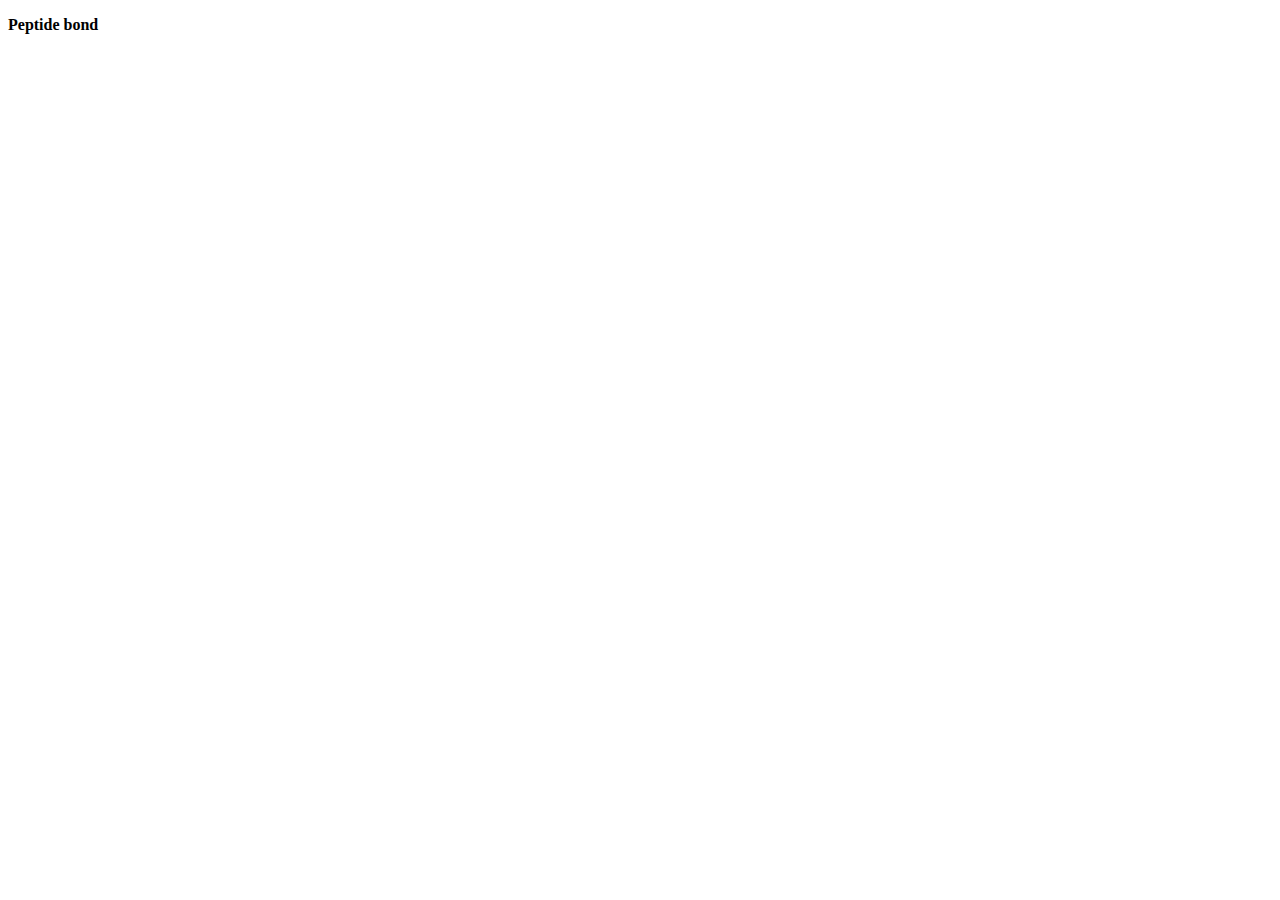
==== templates/index.html @ f49cab98 "clean static rep" ====
<!DOCTYPE html>
<!-- This script is based on the work of Luciano Abriata (https://molecularmirror.altervista.org/en/) -->
  <script src = "https://aframe.io/releases/1.1.0/aframe.min.js"></script>
  <script src = "static/aframe-ar.js"></script>
  <script type = "module" src = "static/index.js"></script>

<html lang="en">
  <head>
    <title>Peptide link formation</title>
  </head>

  <body id = "peptideBond">
    <div class="mainText">
      <p id="info"><b>Peptide bond</b></p>
      <p id="infop"></p>
    </div>

  </body>

</html>
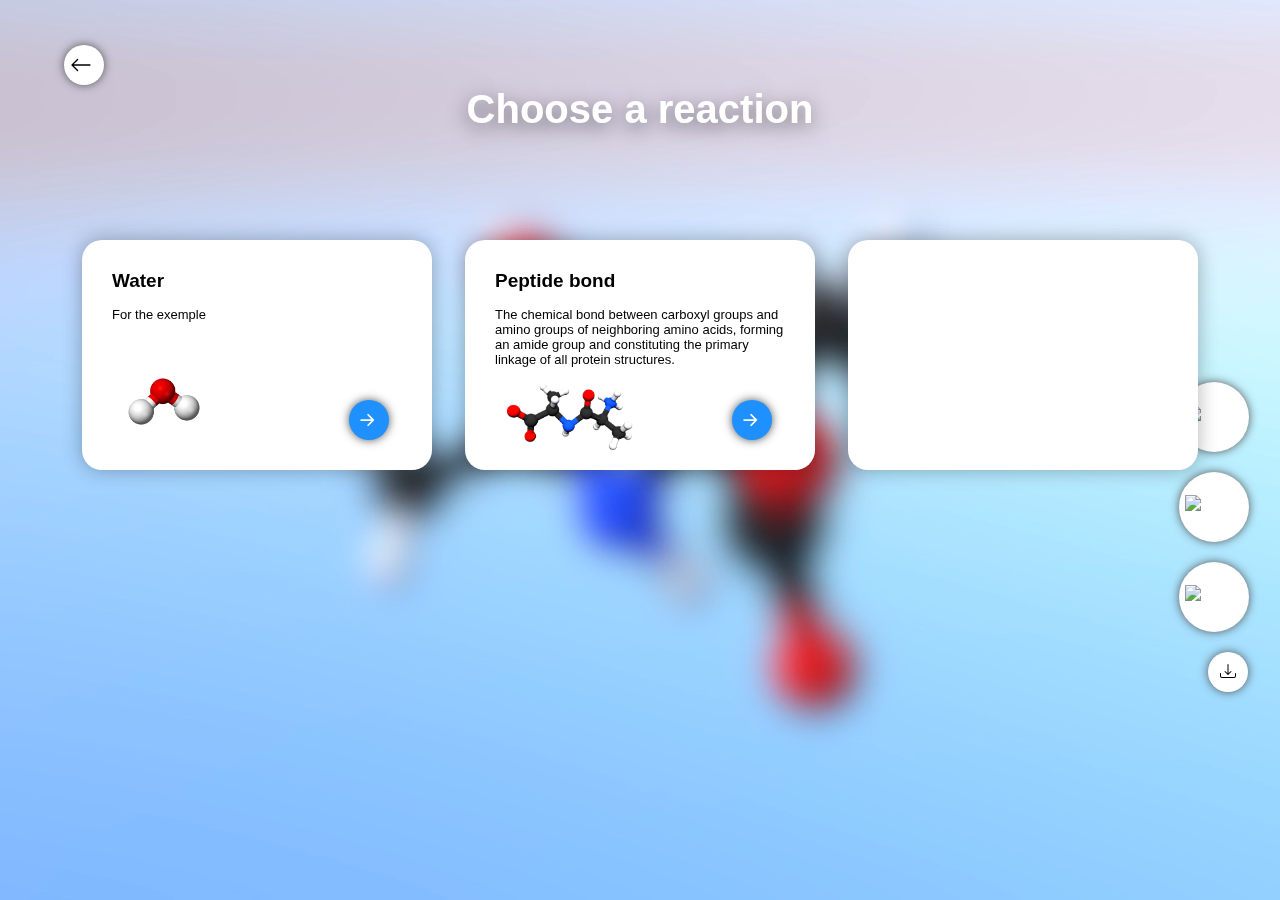
==== commit 594bb398: "corrections of the function in script.js" ====
--- a/templates/index.html
+++ b/templates/index.html
@@ -1,20 +1,349 @@
 <!DOCTYPE html>
-<!-- This script is based on the work of Luciano Abriata (https://molecularmirror.altervista.org/en/) -->
-  <script src = "https://aframe.io/releases/1.1.0/aframe.min.js"></script>
-  <script src = "static/aframe-ar.js"></script>
-  <script type = "module" src = "static/index.js"></script>
+
+<script src="https://aframe.io/releases/1.0.0/aframe.min.js"></script>
+<!-- a locale source in which a 'letterA' preset(a new marker) had been added -->
+<script src="/static/aframe-ar.js"></script>
+<script src="/static/hbondprotontransferclient.js"></script>
+<script type="module" src="../static/main.js"></script>
+<!--<script type="module" src="/static/module/h2o.js"></script>-->
 
 <html lang="en">
-  <head>
-    <title>Peptide link formation</title>
-  </head>
-
-  <body id = "peptideBond">
-    <div class="mainText">
-      <p id="info"><b>Peptide bond</b></p>
-      <p id="infop"></p>
-    </div>
-
-  </body>
-
-</html>
+<head>
+    <meta charset="UTF-8">
+    <title>AR Website | Home</title>
+    <link rel="stylesheet" href="../static/style.css">
+</head>
+<body>
+
+<!-- main reaction page -->
+<div id = "menu">
+<video playsinline autoplay muted loop poster="/static/assets/molecule.png" id="bgvid">
+    <source src="/static/assets/molecule.mp4" type="video/mp4">
+</video>
+<div class="bigTitle">Choose a reaction</div>
+</div>
+<div class="container1" id ="container1">
+    <div id="box1">
+        <div class="mediumTitle">Water</div>
+        <div class="descriptionText">For the exemple</div>
+        <button type="button" id="button1">
+            <svg xmlns="http://www.w3.org/2000/svg" width="28" height="28" fill="currentColor" class="bi bi-arrow-right-short" viewBox="1 0 16 16">
+                <path fill-rule="evenodd" d="M4 8a.5.5 0 0 1 .5-.5h5.793L8.146 5.354a.5.5 0 1 1 .708-.708l3 3a.5.5 0 0 1 0 .708l-3 3a.5.5 0 0 1-.708-.708L10.293 8.5H4.5A.5.5 0 0 1 4 8z"/>
+            </svg>
+        </button>
+        <img src="/static/assets/Water.png" id="imgBox1">
+    </div>
+    <div id="box2">
+        <div class="mediumTitle">Peptide bond</div>
+        <div class="descriptionText">The chemical bond between carboxyl groups and amino groups of neighboring amino acids, forming an amide group and constituting the primary linkage of all protein structures.</div>
+        <button type="button" id="button3">
+            <svg xmlns="http://www.w3.org/2000/svg" width="28" height="28" fill="currentColor" class="bi bi-arrow-right-short" viewBox="1 0 16 16">
+                <path fill-rule="evenodd" d="M4 8a.5.5 0 0 1 .5-.5h5.793L8.146 5.354a.5.5 0 1 1 .708-.708l3 3a.5.5 0 0 1 0 .708l-3 3a.5.5 0 0 1-.708-.708L10.293 8.5H4.5A.5.5 0 0 1 4 8z"/>
+            </svg>
+        </button>
+        <img src="/static/assets/Lpeptidique0000.png" id="imgBox2">
+    </div>
+    <div id="box3"></div>
+</div>
+<div class="links">
+    <ul class="links__list" style="--item-total:3">
+        <li class="links__item" style="--item-count:1">
+            <a class="links__link" href="#" type = "button" id = "button4"> 
+                <svg xmlns="http://www.w3.org/2000/svg" width="32" height="32" fill="currentColor" class="links__icon" viewBox="0 0 16 16">
+                    <path d="M5 4a.5.5 0 0 0 0 1h6a.5.5 0 0 0 0-1H5zm-.5 2.5A.5.5 0 0 1 5 6h6a.5.5 0 0 1 0 1H5a.5.5 0 0 1-.5-.5zM5 8a.5.5 0 0 0 0 1h6a.5.5 0 0 0 0-1H5zm0 2a.5.5 0 0 0 0 1h3a.5.5 0 0 0 0-1H5z"/>
+                    <path d="M2 2a2 2 0 0 1 2-2h8a2 2 0 0 1 2 2v12a2 2 0 0 1-2 2H4a2 2 0 0 1-2-2V2zm10-1H4a1 1 0 0 0-1 1v12a1 1 0 0 0 1 1h8a1 1 0 0 0 1-1V2a1 1 0 0 0-1-1z"/>
+                </svg>
+                <span class="links__text">Manual</span>
+            </a>
+        </li>
+        <li class="links__item" style="--item-count:2">
+            <a class="links__link" href="#" type = "button" id = "button5">
+                <svg xmlns="http://www.w3.org/2000/svg" width="32" height="32" fill="currentColor" class="links__icon" viewBox="0 0 16 16">
+                    <path d="M9.972 2.508a.5.5 0 0 0-.16-.556l-.178-.129a5.009 5.009 0 0 0-2.076-.783C6.215.862 4.504 1.229 2.84 3.133H1.786a.5.5 0 0 0-.354.147L.146 4.567a.5.5 0 0 0 0 .706l2.571 2.579a.5.5 0 0 0 .708 0l1.286-1.29a.5.5 0 0 0 .146-.353V5.57l8.387 8.873A.5.5 0 0 0 14 14.5l1.5-1.5a.5.5 0 0 0 .017-.689l-9.129-8.63c.747-.456 1.772-.839 3.112-.839a.5.5 0 0 0 .472-.334z"/>
+                </svg>
+                <span class="links__text">Tools</span>
+            </a>
+        </li>
+        <li class="links__item" style="--item-count:3">
+            <a class="links__link" type="button" id="button2" href="#">
+                <img src="/static/assets/molec.svg" class="links__icon2" draggable="false"/>
+                <span class="links__text">Reactions</span>
+            </a>
+        </li>
+    </ul>
+</div>
+
+<!--buttons from LM, to changes languages-->
+
+<!--button to go back to the menu, must be changed-->
+  <button class = "back_to_menu" onclick = "goHome()"><svg class = "arrow_left" xmlns="http://www.w3.org/2000/svg" width="16" height="16" fill="currentColor" class="bi bi-arrow-left" viewBox="0 0 16 16">
+      <path fill-rule="evenodd" d="M15 8a.5.5 0 0 0-.5-.5H2.707l3.147-3.146a.5.5 0 1 0-.708-.708l-4 4a.5.5 0 0 0 0 .708l4 4a.5.5 0 0 0 .708-.708L2.707 8.5H14.5A.5.5 0 0 0 15 8z"/></svg>
+  </button>
+
+  <div class = "button_box"> <!--buttons to change languages-->
+
+    <button id = language1 class = "language1" ><img class = flag src = "../static/assets/french-flag.png" ></img></button>
+    <button id = language2 class = "language2" ><img class = flag src = "../static/assets/union-jack.jpg" ></img></button>
+    <button id = language3 class = "language3" ><img class = flag src = "../static/assets/italian_flag.svg" ></img></button>
+
+    <form method="get" action="../static/assets/Markers.pdf">
+      <button class = "download" type = "submit" ><svg xmlns="http://www.w3.org/2000/svg" width="16" height="16" fill="currentColor" class="bi bi-download" viewBox="0 0 16 16">
+          <path d="M.5 9.9a.5.5 0 0 1 .5.5v2.5a1 1 0 0 0 1 1h12a1 1 0 0 0 1-1v-2.5a.5.5 0 0 1 1 0v2.5a2 2 0 0 1-2 2H2a2 2 0 0 1-2-2v-2.5a.5.5 0 0 1 .5-.5z"/>
+          <path d="M7.646 11.854a.5.5 0 0 0 .708 0l3-3a.5.5 0 0 0-.708-.708L8.5 10.293V1.5a.5.5 0 0 0-1 0v8.793L5.354 8.146a.5.5 0 1 0-.708.708l3 3z"/></svg>
+      </button>
+    </form>
+  </div>
+
+
+<!-- reaction -->
+
+<div id="reaction"></div>
+
+<!-- documentation -->
+
+<div id = "docu_ar" classe = "docu_ar">
+
+    <div id ="french" class = "french"> <!--should b the first seen, with switch to english available through button-->
+
+      <div class = "title" ><h2><strong>La réalité augmentée</strong></h2></div>
+      <div class = "hemititle" ><h2>Comment ça marche ?</h2></div>
+
+        <p class  = "main_text">
+            La visualisation de réactions chimiques dans l’espace 3D est un exercice difficile. La Réalité Virtuelle est un outil puissant pour pallier cette difficulté,
+            mais il est extrêmement coûteux. Le professeur assistant Emmanuel Bettler a donc souhaité mettre à disposition de ses étudiants de licence la Réalité Augmentée (AR). 
+            La Réalité Augmentée repose sur le principe de superposition à l’écran de la vue d’une caméra et d’objets virtuels. L’apparition, la transformation et le 
+            maintien à l’écran de ces objets dépend de la visibilité par la caméra de marqueurs. Ceux-ci sont des motifs imprimés, connus par l’outil utilisé. En voici plusieurs exemples :
+        </p>
+
+        <img class = "marker" src = "../static/assets/markers.png" alt = "Exemples de marqueurs utilisés"></img>
+
+        <p class = "main_text">
+            Lorsque ces marqueurs apparaissent à la caméra, l’outil les reconnaît et leur superpose l’objet correspondant à l'écran. Dans notre cas, si deux marqueurs correspondent à 
+            deux substrats d’une réaction et que la distance les séparant est inférieure à un certain seuil, alors la réaction à lieu et les produits remplacent les substrats. 
+            Des marqueurs de conditions expérimentales peuvent être nécessaires. Le principe en schéma :
+        </p>
+
+        <p class = "main_text">Une illustration schématique :</p>
+        <img class = "schematic" src = "../static/assets/schema_AR.png" alt = "schémas du fonctironnement de l'ar"></img>
+
+        <p class = "main_text">Une illustration en vidéo :</p>
+        <iframe width="560" height="315" src="https://www.youtube.com/embed/-vkovOVkMp8" frameborder="0" allow="accelerometer; autoplay; clipboard-write; encrypted-media; gyroscope; picture-in-picture" allowfullscreen></iframe>    
+
+    </div>
+
+      <!--English section, should be shown when clicking the button and vice-versa with the french one-->
+    <div id = "english" class = "english">
+    
+        <div class = "title" ><h2><strong>Augmented Reality</strong></h2></div>
+        <div class = "hemititle" ><h2>How does it work ?</h2></div>
+
+        <p class  = "main_text">
+        3D visualisation of chemical reactions is a difficult exercise. Virtual Reality is a powerful tool to remedy such difficulty, but it is very costly. Asst. Pr. Emmanuel Bettler decided to make available Augmented Reality (AR) to its bachelor students. 
+        AR is based on the principle of superposition on the screen of: a camera vue and virtual objects. The apparition, transformation and maintenance on the screen of these objects depends on the marker's visibility for the camera. These markers are printed motifs. Here is an example:
+        </p>
+        
+        <img class = "marker" src = "../static/assets/markers.png" alt = "Exemples of used markers"></img>
+    
+        <p class = "main_text">
+        When these markers appear to the camera, the tool recognises them and overlays their corresponding object on the screen. In our case, if two markers correspond to two substrates of a reaction and they are at a distance inferior to a certain threshold, then the reaction takes place and the products replace the substrates. Markers for experimental conditions might be necessary. The principle summarized by a schematic:
+        </p>
+
+        <p class = "main_text">Schematic to illustrate:</p>
+        <img class = "schematic" src = "../static/assets/schema_AR.png" alt = "Schematic of the ar in use:"></img>
+    
+        <p class = "main_text">Illustrative video:</p>
+        <iframe width="560" height="315" src="https://www.youtube.com/embed/-vkovOVkMp8" frameborder="0" allow="accelerometer; autoplay; clipboard-write; encrypted-media; gyroscope; picture-in-picture" allowfullscreen></iframe>    
+
+    </div>
+
+
+    <!-- Italian version -->
+
+    <div id = "italian" class = "italian">
+
+        <div class = "title" ><h2><strong>La realtà aumentata</strong></h2></div>
+        <div class = "hemititle" ><h2>Come funziona?</h2></div>
+
+        <p class  = "main_text">
+            La visualizzazione 3D di reazioni chimiche nello spazio est una prova difficile. La realtà virtuale è uno strumento che permette di superare questa difficoltà,
+            ma sfortunatamente è una tecnologia troppo costosa per essere alla portata di tutti. Il professore Emmanuel Bettler ha quindi deciso di mettere a disposizione dei suoi studenti la Realtà Aumentata (AR).
+            La Realtà Aumentata si basa sul sovrapporre allo schermo l'immagine di una fotocamera con degli oggetti 3D virtuali. L'apparizione, la trasformazione e
+            il mantimento di quest'ulltimi dipende dalla visibilità di sengalini da parte della telecamera. I segnalini sono semplicemente dei motivi stampati su carta, che possono essere riconosciuti dallo strumento AR. 
+            Qua sotto qualche esempio:
+        </p>
+        
+        <img class = "marker" src = "../static/assets/markers.png" alt = "Esempi di marcatori utilizzati"></img>
+
+        <p class = "main_text">
+            Quando i segnalini appaiono nel campo visivo della fotocamera, il programma li riconosce e gli sovvrapone l'oggetto 3D corrispondente allo schermo. Nel nostro caso, se due segnalini corrispondono a
+            due substrati di una reazione e che la distanza fra i due è inferiore a un certo valore soglia, allora la reazione può svolgersi e i prodotti rimpiazzano i reagenti.
+            Dei segnalini di condizioni esperimentali possono essere necessari (temperatura, pH, etc.). Schema del principio base: 
+        </p>
+
+        <p class = "main_text">Un'illustrazione schematica:</p>
+        <img class = "schematic" src = "../static/assets/schema_AR.png" alt = "Schemi di funzionamento dell'ar"></img>
+
+        <p class = "main_text">Video illustrattivo:</p>
+        <iframe width="560" height="315" src="https://www.youtube.com/embed/-vkovOVkMp8" frameborder="0" allow="accelerometer; autoplay; clipboard-write; encrypted-media; gyroscope; picture-in-picture" allowfullscreen></iframe>    
+
+    </div>
+</div>
+
+<div id = "docu_reac" class = "docu_reac">
+
+    <!-- Documentation about reactions -->
+
+    <div id ="french1" class = "french"> <!--should b the first seen, with switch to english available through button-->
+
+        <div class = title ><h2><strong>Réactions explorables avec l’AR de ce projet :</strong></h2></div>
+        <div class = hemititle ><h2>Réaction de saponification entre un acide gras et la potasse :</h2></div>
+
+        <p class  = main_text>
+          La réaction de saponification est une réaction chimique qui transforme un ester carboxylique (groupement de la forme R-COO-R’), ou un acide carboxylique (R’ est remplacé par un groupement hydroxyle) en un ion carboxylate et un alcool si la molécule de départ était un ester sinon une molécule d’eau si c'était un acide carboxylique. Pour permettre la transformation, l’ester ou l’acide carboxylique doivent réagir avec une base forte, comme par exemple la potasse KOH, qui en milieu aqueux se dissocie en K+ et OH-. 
+          Le OH- libre dans l’eau sera donc capable de faire un attaque nucléophile sur le groupement R’ de l’ester ou le proton H du groupement carboxyle de l’acide gras.
+        </p>
+        <img class = reaction src = "../static/assets/Saponification.PNG" alt = "La réaction de saponification"><img>
+        <!--Par Original téléversé par Rhadamante sur Wikipédia français. — Transféré de fr.wikipedia à Commons par Bloody-libu utilisant CommonsHelper., CC BY-SA 3.0, https://commons.wikimedia.org/w/index.php?curid=20534114-->
+
+        <p class = main_text>
+          La saponification est une réaction plutôt lente (cinétique d’ordre 2) mais elle se produit à température ambiante. C’est une réaction totale donc les réactifs (l’acide gras et la base) sont complètement consommés à la fin de la réaction et il s’agit d’une réaction exothermique (elle dégage de l'énergie thermique).
+          La réaction de saponification peut être bien plus complexe que cela car elle peut se produire sur les esters d’acides gras des triglycérides. <br>
+          <br>
+          Cette réaction s’appelle réaction de saponification car le sel d’acide gras obtenu à fin réaction est plus communément appelé savon, et c’est pour cela qu'elle est amplement utilisée dans l’industrie chimique dans la production de produits pour l'hygiène.
+          Apprenez-en plus sur <a href = "https://fr.wikipedia.org/wiki/Saponification">Wikipedia</a>.
+        </p>
+
+        <div class = hemititle ><h2>Formation de la liaison peptidique :</h2></div>
+
+        <p class  = main_text>
+          La formation de liaisons peptidiques est une réaction biochimique très importante pour la vie car il s’agit de la réaction qui permet d'enchainer et relier les acides aminés qui constituent les protéines.
+          La réaction qui mène à la formation de la liaison peptidique est une réaction de condensation entre  un groupement carboxylique -COOH et un groupement amine -NH2 avec la libération d’une molécule d’eau.
+        </p>
+        <img class = reaction src = "../static/assets/AminoacidCondensation.svg" alt = "Formation d'une liaison peptidique"><img>
+        <!--By V8rik at English Wikipedia - Own work, Public Domain, https://commons.wikimedia.org/w/index.php?curid=7890768-->
+        
+        <p class = main_text>
+          La réaction mène à la formation d’une amide substituée où la résonance entre la liaison C=O et le doublet non liant de l’azote fait que la liaison peptidique soit un mélange entre une liaison simple et une liaison double.
+          Apprenez-en plus sur <a href = "https://fr.wikipedia.org/wiki/Liaison_peptidique">Wikipedia</a>.
+        </p>
+
+        <div class = hemititle ><h2>Formation de la liaison ester :</h2></div>
+
+        <p class  = main_text>
+          La formation de liaison ester aussi appelée estérification consiste en la condensation d’un groupement acide carboxylique ( ou un dérivé ) avec un groupement alcool pour aboutir à un ester et un résidu (le résidu étant une molécule d’eau pour un acide carboxylique).
+          Cette réaction est une réaction lente.
+        </p>
+
+        <img class = reaction src = "../static/assets/reac_ester.png" alt = "Formation d'une liaison ester"><img>
+
+        <p class = main_text>
+          Cette réaction donne lieu à la formation d'une amine substituée au lieu de la raisonnance entre la liaison double C=O et le doublet non liant de l'azote. Le produit final est ... le savon !
+          Apprenez-en plus sur <a href = "https://fr.wikipedia.org/wiki/Est%C3%A9rification">Wikipedia</a>.
+        </p>
+
+    </div>
+
+    <!--English section, should be shown when clicking the button and vice-versa with the french one-->
+
+    <div id = "english1" class = "english">
+    
+        <div class = title ><h2><strong>Reactions to explore with this project:</strong></h2></div>
+        <div class = hemititle ><h2>Saponification reaction between a fatty acid and potash:</h2></div>
+    
+        <p class  = main_text>
+          Saponification reaction is a chemical reaction that transform a carboxylic ester (R-COO-R’ form) or a carboxylic acid (if R’ is replaced by OH) into a carboxylate ion and an alcohol (or water if R’ was a OH).To allow the transformation, the ester/carboxylic acid must react with a strong base like potash KOH, which dissolves in K+ and OH- in water. The free OH- will do a nucleophile attack on the R’ of the ester or H of the carboxylic group of the fatty acid.
+        </p>
+        
+        <img class = reaction src = "../static/assets/Saponification.PNG" alt = "Saponification"><img>
+    
+        <p class = main_text>
+          Saponification has a cinetic order of 2 and can happen at ambient temperature. The reaction is total and exothermic. It also can be much more complex due to it happening with fatty acid esters of triglycerides. 
+          Learn more about it on <a href = "https://en.wikipedia.org/wiki/Saponification">Wikipedia</a>.
+        </p>
+        
+        <div class = hemititle ><h2>Formation of the peptidic bond:</h2></div>
+    
+        <p class  = main_text>
+          The formation of peptidic bonds is a very important biochemical reaction for life as it chains amino acids to build proteins. More precisely it is the condensation of a carboxylic group (-COOH) and an amine group (-NH2), and it frees a water molecule. 
+        </p>
+        
+        <img class = reaction src = "../static/assets/AminoacidCondensation.svg" alt = "Petpid bond formation"><img>
+    
+        <p class = main_text>
+          That reaction leads to the formation of an amino substituted where the resonance between the C=O bond and the non-binding doublet is balanced between simple and double bond. The final product is ... soap !
+          Learn more about it on <a href = "https://en.wikipedia.org/wiki/Peptide_bond">Wikipedia</a> </a>.
+        </p>
+
+        <div class = hemititle ><h2>Ester bond formation:</h2></div>
+    
+        <p class  = main_text>
+          The formation of the ester bond, also called esterification consists in the condensation of a carboxylic acid group (or similar) with an alcohol group to give rise to the ester and a residue (water in case of a carboxylic).
+        </p>
+        
+        <img class = reaction src = "../static/assets/reac_ester.png" alt = "Ester formation"><img>
+    
+        <p class = main_text>
+          That reaction leads to the formation of an amino substituted where the resonance between the C=O bond and the non-binding doublet is balanced between simple and double bond.
+          Learn more about it on <a href = "https://en.wikipedia.org/wiki/Fischer%E2%80%93Speier_esterification">Wikipedia</a> </a>.<br>
+        </p>
+
+    </div>
+
+    <div id ="italian1" class = "italian"> <!-- italian versions of the doc-->
+
+        <div class = title ><h2><strong>Reazioni disponibili con la realtà aumentata<br>di questo progetto:</strong></h2></div>
+        <div class = hemititle ><h2>Razione di saponificazione fra un acido grasso e l'idrossido di potassio:</h2></div>
+
+        <p class  = main_text>
+          La reazione di saponificazione è una reazione chimica che trasforma un estere carbossilico (gruppo chimico della forma R-COO-R'), o un acido carbossilico (con un -OH al posto di R') in un ione carbossilato e un alcool (se la molecola di partenza era un estere) o in una molecola d'acqua (se era un acido carbossilico).
+          Per permettere la trasformazione, l'estere o l'acido carbossilico devono reagire con una base forte, come per esempio l'idrossido di potassio (KOH), che in acqua si dissocia in K+ e OH-. L'OH- libero può quindi effettuare un attacco nucleofilo su R' (per l'estere) o sull'idrogeno (per l'acido carbossilico).
+        </p>
+        <img class = reaction src = "../static/assets/Saponification.PNG" alt = "La réaction de saponification"><img>
+
+        <p class = main_text>
+          La saponificazione è una reazione piuttosto lenta (reazione di ordine 2) ma che si produce però a temperatura ambiente. La reazione è totale quindi i reagenti (l'acido grasso e la base) sono completamente consumati alla fine e si tratta di una reazione esotermica (libera dell'energia termica).
+          La reazione di saponificazione può essere ben più complessa di cosi perché può effettuarsi su gli estere di acifi grassi dei trigliceridi.
+          <br>
+          La reazione piglia il nome di saponificazione perché il sale d'acido grasso ottenuto è più comunemente chiamato sapone, e per questa ragione è ampiamente utilizzata nell'industria chimica nella produzione di prodotti per l'igigene.
+          Per saperne di più su <a href = "https://it.wikipedia.org/wiki/Saponificazione">Wikipedia</a>.
+        </p>
+
+        <div class = hemititle ><h2>Formazione del legame peptidico:</h2></div>
+
+        <p class  = main_text>
+          La formazione dei legami peptidici è una reazione biochimica molto importante per la vita perché si tratta della reazione che permette di legare gli amminoacidi gli uni agli altri per formare in seguito le proteine.
+          Da un punto di vista puramente chimico, si tratta di una reazione di condensazione, tra il gruppo carbossilico -COOH di un amminoacido e il gruppo -NH2 di un altro amminoacido, che libera quindi una molecola d'acqua.
+          Per saperne di più su <a href = "https://it.wikipedia.org/wiki/Legame_peptidico">Wikipedia</a>.
+        </p>
+
+        <img class = reaction src = "../static/assets/AminoacidCondensation.svg" alt = "Formation d'une liaison peptidique"><img>
+
+        <p class = main_text>
+          La reazione forma quello che viene chiamato ammide sostituta,dove la resonanza fra il legame C=O e il doppietto elettronico non condiviso dell'azoto fa che il legame peptidico sia in realtà un misto fra legame semplice e doppio.          
+          Per saperne di più su <a href = "https://it.wikipedia.org/wiki/Legame_peptidico">Wikipedia</a>.
+        </p>
+
+        <div class = hemititle ><h2>Processo di esterificazione:</h2></div>
+
+        <p class  = main_text>
+          L'esterificazione consiste nella condensazione di un acido carbossilico (o di un suo derivato) e di un alcol in un estere e un residuo (una molecola d'acqua per gli acidi carbossilici). Il prodotto finale è ... il sapone
+          La reazione è una reazione lenta.
+        </p>
+
+        <img class = reaction src = "../static/assets/reac_ester.png" alt = "Formation d'une liaison ester"><img>
+
+        <p class = main_text>
+          Per saperne di più su <a href = "https://it.wikipedia.org/wiki/Esterificazione">Wikipedia</a>.
+        </p>
+    </div>
+</div>
+
+</body>
+
+<footer>        
+  <p>Made by Lyon M1 Bioinfo students © 30.01.2021 version</p>
+</footer>
+
+<div id="bugWorkaround"></div>
+
+</html>--- a/static/style.css
+++ b/static/style.css
@@ -0,0 +1,543 @@
+
+
+html {
+    /*background-image: linear-gradient(-170deg,#064997 20%,#105ba7);*/
+    background-position: 100%;
+    margin: 0px;
+    padding: 0;
+}
+
+body {
+    /*background-image: linear-gradient(270deg,#2b67ac 3px,transparent 0),linear-gradient(#2b67ac 3px,transparent 0),linear-gradient(270deg,rgba(43,103,172,.4) 1px,transparent 0),linear-gradient(#2b67ac 1px,transparent 0),linear-gradient(270deg,rgba(43,103,172,.4) 1px,transparent 0),linear-gradient(#2b67ac 1px,transparent 0);*/
+    /*background-size: 112px 112px,112px 112px,56px 56px,56px 56px,28px 28px,28px 28px;*/
+    font-family: Josefin Sans, sans-serif;
+    margin: 0;
+    padding: 0;
+}
+
+canvas {
+    -moz-transform: scale(-1, 1);
+    -webkit-transform: scale(-1, 1);
+    -o-transform: scale(-1, 1);
+    -ms-transform: scale(-1, 1);
+    transform: scale(-1, 1);
+}
+
+#menu {
+    display: block;
+}
+
+video {
+    -moz-transform: scale(-1, 1);
+    -webkit-transform: scale(-1, 1);
+    -o-transform: scale(-1, 1);
+    -ms-transform: scale(-1, 1);
+    transform: scale(-1, 1);
+    object-fit: cover;
+    width: 100vw;
+    height: 100vh;
+    position: fixed;
+    top: 0;
+    left: 0;
+}
+
+.mainText{
+    position: fixed;
+    top: 10px;
+    left: 30px;
+    text-align: center;
+    z-index: 1;
+    background-color: rgba(255, 255, 255, 0.6);
+    border-radius: 20px;
+    width: 400px;
+    height: 160px;
+}
+
+.bigTitle{
+    color: white;
+    font-weight: bold;
+    text-align: center;
+    position: fixed;
+    right: 0; left: 0;
+    top: 87px;
+    text-shadow: rgba(0,0,0,0.5) 0 5px 20px;
+    font-size: 40px;
+}
+
+.mediumTitle{
+    color: black;
+    font-weight: bold;
+    position: fixed;
+    margin-left: 30px;
+    margin-top: 30px;
+    font-size: 19px;
+}
+
+.descriptionText{
+    color: black;
+    position: fixed;
+    margin-left: 30px;
+    margin-top: 67px;
+    font-size: 13px;
+    width: 290px;
+}
+
+#info{
+    top: 20px;
+    font-size: 18px;
+    width: 350px;
+    position: relative;
+    left: 50%;
+    transform: translate(-50%, 0);
+}
+
+#reaction{
+    height: 100%;
+}
+
+#infop{
+    font-size: 15px;
+    margin-left: 38px;
+    top: 85px;
+    color: red;
+    position: absolute;
+}
+
+.container1{
+    top: 240px;
+    left: 50%;
+    transform: translate(-50%, 0);
+    position: fixed;
+    width: 1300px;
+    height: 700px;
+    z-index: 1;
+}
+
+#box1{
+    right: 66%;
+    position: fixed;
+    background-color: white;
+    box-shadow: rgba(0, 0, 0, 0.3) 0 0 20px;
+    border-collapse: collapse;
+    border-radius: 20px;
+    width: 350px;
+    height: 230px;
+}
+
+#box2{
+    left: 50%;
+    transform: translate(-50%, 0);
+    position: fixed;
+    background-color: white;
+    box-shadow: rgba(0, 0, 0, 0.3) 0 0 20px;
+    border-collapse: collapse;
+    border-radius: 20px;
+    width: 350px;
+    height: 230px;
+}
+
+#box3{
+    left: 66%;
+    position: fixed;
+    background-color: white;
+    box-shadow: rgba(0, 0, 0, 0.3) 0 0 20px;
+    border-collapse: collapse;
+    border-radius: 20px;
+    width: 350px;
+    height: 230px;
+}
+
+#imgBox1{
+    width: 6%;
+    position: fixed;
+    margin-left: 43px;
+    margin-top: 135px;
+}
+
+#imgBox2{
+    width: 45%;
+    position: fixed;
+    margin-left: 30px;
+    margin-top: 135px;
+}
+
+#button1 {
+    background-color: dodgerblue;
+    border-radius: 100%;
+    width: 40px;
+    height: 40px;
+    border: none;
+    color: white;
+    text-align: center;
+    text-decoration: none;
+    font-size: 0;
+    position: fixed;
+    margin-left: 267px;
+    margin-top: 160px;
+}
+
+#button1:hover { /* quand on survole le bouton */
+    background-color: #105ba7;
+}
+
+#button3 {
+    background-color: dodgerblue;
+    border-radius: 100%;
+    width: 40px;
+    height: 40px;
+    border: none;
+    color: white;
+    text-align: center;
+    text-decoration: none;
+    font-size: 0;
+    position: fixed;
+    margin-left: 267px;
+    margin-top: 160px;
+}
+
+#button3:hover { /* quand on survole le bouton */
+    background-color: #105ba7;
+}
+
+
+/* ------- MENU ------- */
+
+:root {
+    --base-grid: 3.5px; /* taille globale */
+    --colour-white: #fff;
+    --colour-black: #1a1a1a;
+}
+
+*, :after, :before {
+    box-sizing: border-box;
+}
+
+.links {
+    --link-size: calc(var(--base-grid)*20); /* apparence */
+    color: var(--colour-black);
+    display: flex;
+    padding-right: 55px;
+    padding-top: 90px;
+    position: fixed;
+    top: 2px;
+    right: 45px;
+    z-index: 1;
+}
+
+.links__list {
+    position: fixed;
+    list-style: none;
+}
+
+.links__item {
+    width: var(--link-size);
+    height: var(--link-size);
+    position: absolute;
+    top: 0;
+    left: 0;
+    margin-top: calc(var(--link-size)/-2);
+    margin-left: calc(var(--link-size)/-2);
+    --angle: calc(360deg/var(--item-total));
+    /* rotation de l'ensemble */
+    --rotation: calc(180deg + var(--angle)*var(--item-count));
+    /* rapprochez ou eloignez les elements du centre en modifiant var(--base-grid) * x  */
+    transform: rotate(var(--rotation)) translate(calc(var(--link-size) + var(--base-grid)*-5)) rotate(calc(var(--rotation)*-1));
+}
+
+.links__link {
+    opacity: 0;
+    animation: on-load .3s ease-in-out forwards;
+    animation-delay: calc(var(--item-count)*150ms);
+    width: 100%;
+    height: 100%;
+    border-radius: 50%;
+    box-shadow: rgba(0, 0, 0, 0.3) 0 0 20px;
+    position: relative;
+    background-color: var(--colour-white);
+    display: flex;
+    flex-direction: column;
+    justify-content: center;
+    align-items: center;
+    text-decoration: none;
+    color: inherit;
+}
+
+.links__icon {
+    width: calc(var(--base-grid)*9);
+    height: calc(var(--base-grid)*9);
+    transition: all .3s ease-in-out;
+    fill: var(--colour-black);
+}
+
+.links__icon2 {
+    width: calc(var(--base-grid)*12);
+    height: calc(var(--base-grid)*12);
+    transition: all .3s ease-in-out;
+    fill: var(--colour-black);
+}
+
+.links__text {
+    position: absolute;
+    width: 100%;
+    left: 0;
+    text-align: center;
+    font-weight: bold;
+    height: calc(var(--base-grid)*2);
+    font-size: calc(var(--base-grid)*3);
+    display: none;
+    bottom: calc(var(--base-grid)*8.5);
+    animation: text .3s ease-in-out forwards;
+}
+
+.links__link:after {
+    content: "";
+    background-color: transparent;
+    width: var(--link-size);
+    height: var(--link-size);
+    border: 2px dashed var(--colour-white);
+    display: block;
+    border-radius: 50%;
+    position: absolute;
+    top: 0;
+    left: 0;
+    transition: all .3s cubic-bezier(.53,-.67,.73,.74);
+    transform: none;
+    opacity: 0;
+}
+
+.links__link:hover .links__icon {
+    transition: all .3s ease-in-out;
+    transform: translateY(calc(var(--base-grid)*-2));
+}
+
+.links__link:hover .links__icon2 {
+    transition: all .3s ease-in-out;
+    transform: translateY(calc(var(--base-grid)*-2));
+    width: calc(var(--base-grid)*9);
+    height: calc(var(--base-grid)*9);
+}
+
+.links__link:hover .links__text {
+    display: block;
+}
+
+.links__link:hover:after {
+    transition: all .3s cubic-bezier(.37,.74,.15,1.65);
+    transform: scale(1.1);
+    opacity: 1;
+}
+
+
+@keyframes on-load {
+    0% {
+        opacity: 0;
+        transform: scale(.3);
+    }
+    70% {
+        opacity: .7;
+        transform: scale(1.1);
+    }
+    100% {
+        opacity: 1;
+        transform: scale(1);
+    }
+}
+@keyframes text {
+    0% {
+        opacity: 0;
+        transform: scale(0.3) translateY(0);
+    }
+    100% {
+        opacity: 1;
+        transform: scale(1) translateY(calc(var(--base-grid)*3.5));
+    }
+}
+
+/* Documentation */
+
+#docu_ar {
+    background-image: url("./assets/molecule_docu.png"); 
+    background-size: 100%;
+    background-position: 100%;
+    display: none;
+}
+
+#docu_reac {
+    background-image: url("./assets/molecule_docu.png"); 
+    background-size: 100%;
+    background-position: 100%;
+    display: none;
+}
+
+/*language button's css: */
+
+.button_box {
+    position: fixed ;  /* button sare in a fixed box on the right side, they stay as you scroll */
+    right: 2%;
+    top: 8%;
+    width: 100px;
+    height: 1000px;
+}
+
+button {
+    border: none;   /* css for all buttons */
+    background-color: white;
+    position: absolute;
+    cursor: pointer;
+    border-radius: 50%;
+    box-shadow: 0px 0px 10px #555454;
+}
+
+.flag {
+    height : 25px ; /* css for the flags in the buttons */
+    width: auto;    
+    display: block;
+    margin-left: auto;
+    margin-right: auto;
+    margin-top: auto;
+    margin-bottom: auto;
+}
+
+.language1 {    /*french*/
+    top: 31%;
+    right: 5%;
+    height: 70px;
+    width: 70px;
+}
+
+.language2 {    /*english*/
+    top: 40%;
+    right: 5%;
+    height: 70px;
+    width: 70px;
+}
+
+.language3 {    /*italian*/
+    top: 49%;
+    right: 5%;
+    height: 70px;
+    width: 70px;
+}
+
+/*button for dowloading the pdf*/
+
+.download {
+    top: 58%;
+    right: 6.5%;
+    height: 40px;
+    width: 40px;
+}
+
+.download_pic {
+    height: 20px;
+    width: auto; 
+}
+
+/* button to change */
+
+.back_to_menu { /*not correctly positioned in the menu*/
+    left: 5%;
+    top: 5%;
+    position: fixed;
+    height: 40px;
+    width: 40px;
+}
+
+.arrow_left {
+    height: 25px;
+    width: auto;
+    padding-top: 3px;
+    padding-right: 10px;
+}
+
+/*css for the texts :*/
+
+.title {
+    font-size: 35px;
+    text-align: center;
+    padding-top: 1px;
+}
+
+.hemititle {
+    font-size: 25px;
+    text-align: left;
+}
+
+.main_text {
+    font-size: 20px;
+    text-align: justify;
+    margin-left: 10%;
+    margin-right: 10%;
+}
+
+.french {
+    margin-left: 10%;
+    margin-right: 10%;
+    margin-bottom: auto;
+    display: block;     /*the only one visible by deflaut*/
+}
+
+.english {
+    margin-left: 10%;
+    margin-right: 10%;
+    margin-bottom: auto;
+    display: none;  /* not visible by default */
+}
+
+.italian {
+    margin-left: 10%;
+    margin-right: 10%;
+    margin-bottom: auto;
+    display: none;    /* not visible by default */
+}
+
+/* other pictures: */
+
+.marker {
+    display: block;
+    margin-left: auto;
+    margin-right: auto;
+    width: 40%;
+    height: auto;
+    box-shadow: rgba(0, 0, 0, 0.3) 0 0 20px;
+}
+
+.schematic {
+    display: block;
+    margin-left: auto;
+    margin-right: auto;
+    width: 50%;
+    height: auto;
+    box-shadow: rgba(0, 0, 0, 0.3) 0 0 20px;
+}
+
+.reaction {
+    display: block;
+    margin-left: auto;
+    margin-right: auto; 
+    height: auto;
+    width: 60%; 
+}
+
+/* for the youtube video */
+
+iframe {
+    display: block;
+    margin-left: auto;
+    margin-right: auto; 
+    padding-bottom: 50px;
+    width: 854px ;
+    height: 480px;
+}
+
+img {
+    margin-top: 50px;
+    margin-bottom: 50px;
+    display: block;
+}
+
+footer {
+    text-align: center;
+    left: 0px;
+    bottom: 0px;
+}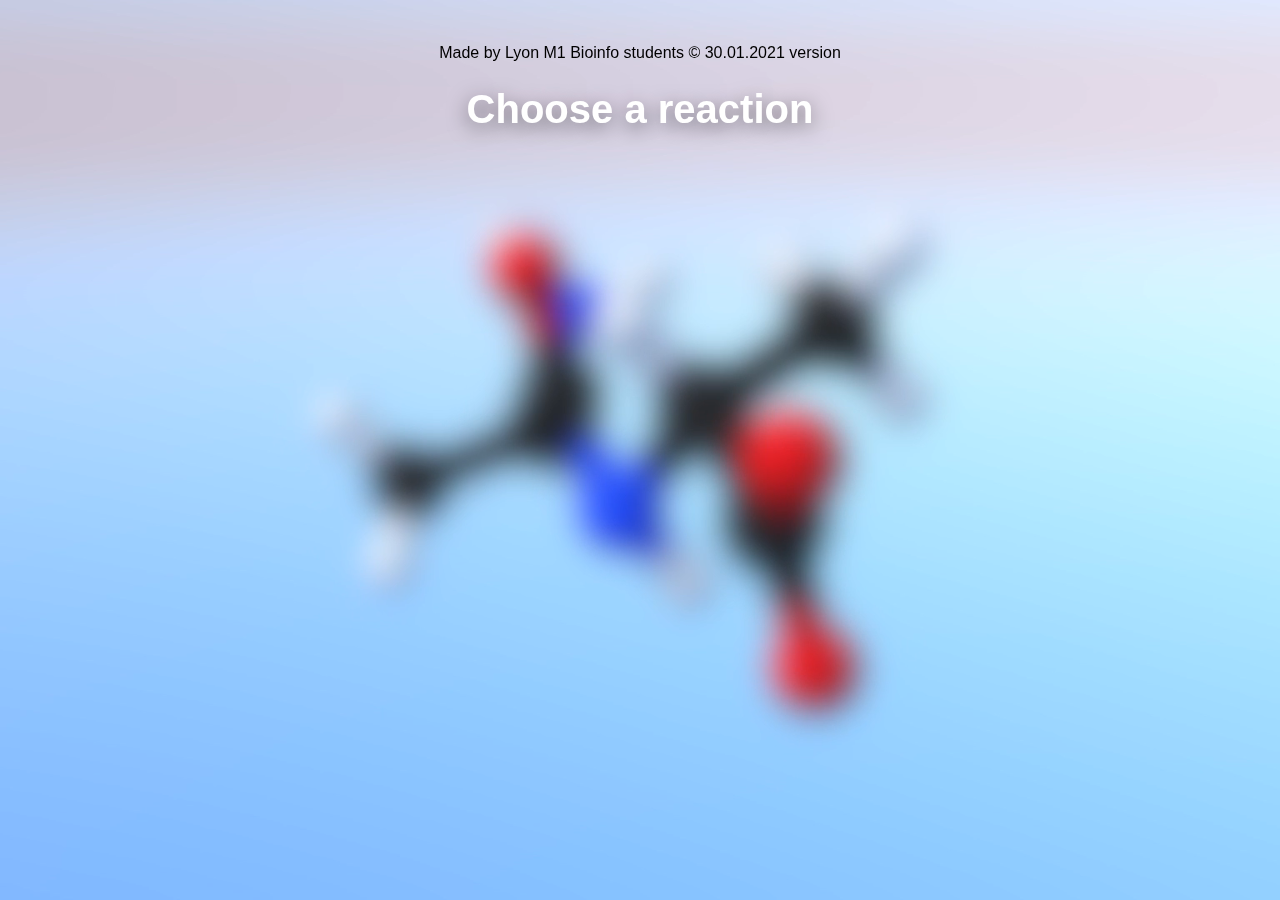
==== commit a3e7a1a4: "dynamic import" ====
--- a/templates/index.html
+++ b/templates/index.html
@@ -3,52 +3,30 @@
 <script src="https://aframe.io/releases/1.0.0/aframe.min.js"></script>
 <!-- a locale source in which a 'letterA' preset(a new marker) had been added -->
 <script src="/static/aframe-ar.js"></script>
-<script src="/static/hbondprotontransferclient.js"></script>
-<script type="module" src="../static/main.js"></script>
-<!--<script type="module" src="/static/module/h2o.js"></script>-->
+<script type="module" src="/static/main.js"></script>
 
 <html lang="en">
 <head>
     <meta charset="UTF-8">
     <title>AR Website | Home</title>
-    <link rel="stylesheet" href="../static/style.css">
+    <link rel="stylesheet" href="/static/style.css">
 </head>
 <body>
 
 <!-- main reaction page -->
-<div id = "menu">
+
 <video playsinline autoplay muted loop poster="/static/assets/molecule.png" id="bgvid">
     <source src="/static/assets/molecule.mp4" type="video/mp4">
 </video>
 <div class="bigTitle">Choose a reaction</div>
-</div>
-<div class="container1" id ="container1">
-    <div id="box1">
-        <div class="mediumTitle">Water</div>
-        <div class="descriptionText">For the exemple</div>
-        <button type="button" id="button1">
-            <svg xmlns="http://www.w3.org/2000/svg" width="28" height="28" fill="currentColor" class="bi bi-arrow-right-short" viewBox="1 0 16 16">
-                <path fill-rule="evenodd" d="M4 8a.5.5 0 0 1 .5-.5h5.793L8.146 5.354a.5.5 0 1 1 .708-.708l3 3a.5.5 0 0 1 0 .708l-3 3a.5.5 0 0 1-.708-.708L10.293 8.5H4.5A.5.5 0 0 1 4 8z"/>
-            </svg>
-        </button>
-        <img src="/static/assets/Water.png" id="imgBox1">
-    </div>
-    <div id="box2">
-        <div class="mediumTitle">Peptide bond</div>
-        <div class="descriptionText">The chemical bond between carboxyl groups and amino groups of neighboring amino acids, forming an amide group and constituting the primary linkage of all protein structures.</div>
-        <button type="button" id="button3">
-            <svg xmlns="http://www.w3.org/2000/svg" width="28" height="28" fill="currentColor" class="bi bi-arrow-right-short" viewBox="1 0 16 16">
-                <path fill-rule="evenodd" d="M4 8a.5.5 0 0 1 .5-.5h5.793L8.146 5.354a.5.5 0 1 1 .708-.708l3 3a.5.5 0 0 1 0 .708l-3 3a.5.5 0 0 1-.708-.708L10.293 8.5H4.5A.5.5 0 0 1 4 8z"/>
-            </svg>
-        </button>
-        <img src="/static/assets/Lpeptidique0000.png" id="imgBox2">
-    </div>
-    <div id="box3"></div>
+<div class="container1"></div>
+<div class="footer">
+    <p style="text-align: center;position: relative;top: 28px">Made by Lyon M1 Bioinfo students © 30.01.2021 version</p>
 </div>
 <div class="links">
     <ul class="links__list" style="--item-total:3">
         <li class="links__item" style="--item-count:1">
-            <a class="links__link" href="#" type = "button" id = "button4"> 
+            <a class="links__link" href="#">
                 <svg xmlns="http://www.w3.org/2000/svg" width="32" height="32" fill="currentColor" class="links__icon" viewBox="0 0 16 16">
                     <path d="M5 4a.5.5 0 0 0 0 1h6a.5.5 0 0 0 0-1H5zm-.5 2.5A.5.5 0 0 1 5 6h6a.5.5 0 0 1 0 1H5a.5.5 0 0 1-.5-.5zM5 8a.5.5 0 0 0 0 1h6a.5.5 0 0 0 0-1H5zm0 2a.5.5 0 0 0 0 1h3a.5.5 0 0 0 0-1H5z"/>
                     <path d="M2 2a2 2 0 0 1 2-2h8a2 2 0 0 1 2 2v12a2 2 0 0 1-2 2H4a2 2 0 0 1-2-2V2zm10-1H4a1 1 0 0 0-1 1v12a1 1 0 0 0 1 1h8a1 1 0 0 0 1-1V2a1 1 0 0 0-1-1z"/>
@@ -57,7 +35,7 @@
             </a>
         </li>
         <li class="links__item" style="--item-count:2">
-            <a class="links__link" href="#" type = "button" id = "button5">
+            <a class="links__link" href="#">
                 <svg xmlns="http://www.w3.org/2000/svg" width="32" height="32" fill="currentColor" class="links__icon" viewBox="0 0 16 16">
                     <path d="M9.972 2.508a.5.5 0 0 0-.16-.556l-.178-.129a5.009 5.009 0 0 0-2.076-.783C6.215.862 4.504 1.229 2.84 3.133H1.786a.5.5 0 0 0-.354.147L.146 4.567a.5.5 0 0 0 0 .706l2.571 2.579a.5.5 0 0 0 .708 0l1.286-1.29a.5.5 0 0 0 .146-.353V5.57l8.387 8.873A.5.5 0 0 0 14 14.5l1.5-1.5a.5.5 0 0 0 .017-.689l-9.129-8.63c.747-.456 1.772-.839 3.112-.839a.5.5 0 0 0 .472-.334z"/>
                 </svg>
@@ -65,7 +43,7 @@
             </a>
         </li>
         <li class="links__item" style="--item-count:3">
-            <a class="links__link" type="button" id="button2" href="#">
+            <a class="links__link" type="button" id="buttonA" href="#"><!--onclick="showReactionPage()-->
                 <img src="/static/assets/molec.svg" class="links__icon2" draggable="false"/>
                 <span class="links__text">Reactions</span>
             </a>
@@ -73,276 +51,15 @@
     </ul>
 </div>
 
-<!--buttons from LM, to changes languages-->
-
-<!--button to go back to the menu, must be changed-->
-  <button class = "back_to_menu" onclick = "goHome()"><svg class = "arrow_left" xmlns="http://www.w3.org/2000/svg" width="16" height="16" fill="currentColor" class="bi bi-arrow-left" viewBox="0 0 16 16">
-      <path fill-rule="evenodd" d="M15 8a.5.5 0 0 0-.5-.5H2.707l3.147-3.146a.5.5 0 1 0-.708-.708l-4 4a.5.5 0 0 0 0 .708l4 4a.5.5 0 0 0 .708-.708L2.707 8.5H14.5A.5.5 0 0 0 15 8z"/></svg>
-  </button>
-
-  <div class = "button_box"> <!--buttons to change languages-->
-
-    <button id = language1 class = "language1" ><img class = flag src = "../static/assets/french-flag.png" ></img></button>
-    <button id = language2 class = "language2" ><img class = flag src = "../static/assets/union-jack.jpg" ></img></button>
-    <button id = language3 class = "language3" ><img class = flag src = "../static/assets/italian_flag.svg" ></img></button>
-
-    <form method="get" action="../static/assets/Markers.pdf">
-      <button class = "download" type = "submit" ><svg xmlns="http://www.w3.org/2000/svg" width="16" height="16" fill="currentColor" class="bi bi-download" viewBox="0 0 16 16">
-          <path d="M.5 9.9a.5.5 0 0 1 .5.5v2.5a1 1 0 0 0 1 1h12a1 1 0 0 0 1-1v-2.5a.5.5 0 0 1 1 0v2.5a2 2 0 0 1-2 2H2a2 2 0 0 1-2-2v-2.5a.5.5 0 0 1 .5-.5z"/>
-          <path d="M7.646 11.854a.5.5 0 0 0 .708 0l3-3a.5.5 0 0 0-.708-.708L8.5 10.293V1.5a.5.5 0 0 0-1 0v8.793L5.354 8.146a.5.5 0 1 0-.708.708l3 3z"/></svg>
-      </button>
-    </form>
-  </div>
-
-
 <!-- reaction -->
 
 <div id="reaction"></div>
 
 <!-- documentation -->
 
-<div id = "docu_ar" classe = "docu_ar">
-
-    <div id ="french" class = "french"> <!--should b the first seen, with switch to english available through button-->
-
-      <div class = "title" ><h2><strong>La réalité augmentée</strong></h2></div>
-      <div class = "hemititle" ><h2>Comment ça marche ?</h2></div>
-
-        <p class  = "main_text">
-            La visualisation de réactions chimiques dans l’espace 3D est un exercice difficile. La Réalité Virtuelle est un outil puissant pour pallier cette difficulté,
-            mais il est extrêmement coûteux. Le professeur assistant Emmanuel Bettler a donc souhaité mettre à disposition de ses étudiants de licence la Réalité Augmentée (AR). 
-            La Réalité Augmentée repose sur le principe de superposition à l’écran de la vue d’une caméra et d’objets virtuels. L’apparition, la transformation et le 
-            maintien à l’écran de ces objets dépend de la visibilité par la caméra de marqueurs. Ceux-ci sont des motifs imprimés, connus par l’outil utilisé. En voici plusieurs exemples :
-        </p>
-
-        <img class = "marker" src = "../static/assets/markers.png" alt = "Exemples de marqueurs utilisés"></img>
-
-        <p class = "main_text">
-            Lorsque ces marqueurs apparaissent à la caméra, l’outil les reconnaît et leur superpose l’objet correspondant à l'écran. Dans notre cas, si deux marqueurs correspondent à 
-            deux substrats d’une réaction et que la distance les séparant est inférieure à un certain seuil, alors la réaction à lieu et les produits remplacent les substrats. 
-            Des marqueurs de conditions expérimentales peuvent être nécessaires. Le principe en schéma :
-        </p>
-
-        <p class = "main_text">Une illustration schématique :</p>
-        <img class = "schematic" src = "../static/assets/schema_AR.png" alt = "schémas du fonctironnement de l'ar"></img>
-
-        <p class = "main_text">Une illustration en vidéo :</p>
-        <iframe width="560" height="315" src="https://www.youtube.com/embed/-vkovOVkMp8" frameborder="0" allow="accelerometer; autoplay; clipboard-write; encrypted-media; gyroscope; picture-in-picture" allowfullscreen></iframe>    
-
-    </div>
-
-      <!--English section, should be shown when clicking the button and vice-versa with the french one-->
-    <div id = "english" class = "english">
-    
-        <div class = "title" ><h2><strong>Augmented Reality</strong></h2></div>
-        <div class = "hemititle" ><h2>How does it work ?</h2></div>
-
-        <p class  = "main_text">
-        3D visualisation of chemical reactions is a difficult exercise. Virtual Reality is a powerful tool to remedy such difficulty, but it is very costly. Asst. Pr. Emmanuel Bettler decided to make available Augmented Reality (AR) to its bachelor students. 
-        AR is based on the principle of superposition on the screen of: a camera vue and virtual objects. The apparition, transformation and maintenance on the screen of these objects depends on the marker's visibility for the camera. These markers are printed motifs. Here is an example:
-        </p>
-        
-        <img class = "marker" src = "../static/assets/markers.png" alt = "Exemples of used markers"></img>
-    
-        <p class = "main_text">
-        When these markers appear to the camera, the tool recognises them and overlays their corresponding object on the screen. In our case, if two markers correspond to two substrates of a reaction and they are at a distance inferior to a certain threshold, then the reaction takes place and the products replace the substrates. Markers for experimental conditions might be necessary. The principle summarized by a schematic:
-        </p>
-
-        <p class = "main_text">Schematic to illustrate:</p>
-        <img class = "schematic" src = "../static/assets/schema_AR.png" alt = "Schematic of the ar in use:"></img>
-    
-        <p class = "main_text">Illustrative video:</p>
-        <iframe width="560" height="315" src="https://www.youtube.com/embed/-vkovOVkMp8" frameborder="0" allow="accelerometer; autoplay; clipboard-write; encrypted-media; gyroscope; picture-in-picture" allowfullscreen></iframe>    
-
-    </div>
-
-
-    <!-- Italian version -->
-
-    <div id = "italian" class = "italian">
-
-        <div class = "title" ><h2><strong>La realtà aumentata</strong></h2></div>
-        <div class = "hemititle" ><h2>Come funziona?</h2></div>
-
-        <p class  = "main_text">
-            La visualizzazione 3D di reazioni chimiche nello spazio est una prova difficile. La realtà virtuale è uno strumento che permette di superare questa difficoltà,
-            ma sfortunatamente è una tecnologia troppo costosa per essere alla portata di tutti. Il professore Emmanuel Bettler ha quindi deciso di mettere a disposizione dei suoi studenti la Realtà Aumentata (AR).
-            La Realtà Aumentata si basa sul sovrapporre allo schermo l'immagine di una fotocamera con degli oggetti 3D virtuali. L'apparizione, la trasformazione e
-            il mantimento di quest'ulltimi dipende dalla visibilità di sengalini da parte della telecamera. I segnalini sono semplicemente dei motivi stampati su carta, che possono essere riconosciuti dallo strumento AR. 
-            Qua sotto qualche esempio:
-        </p>
-        
-        <img class = "marker" src = "../static/assets/markers.png" alt = "Esempi di marcatori utilizzati"></img>
-
-        <p class = "main_text">
-            Quando i segnalini appaiono nel campo visivo della fotocamera, il programma li riconosce e gli sovvrapone l'oggetto 3D corrispondente allo schermo. Nel nostro caso, se due segnalini corrispondono a
-            due substrati di una reazione e che la distanza fra i due è inferiore a un certo valore soglia, allora la reazione può svolgersi e i prodotti rimpiazzano i reagenti.
-            Dei segnalini di condizioni esperimentali possono essere necessari (temperatura, pH, etc.). Schema del principio base: 
-        </p>
-
-        <p class = "main_text">Un'illustrazione schematica:</p>
-        <img class = "schematic" src = "../static/assets/schema_AR.png" alt = "Schemi di funzionamento dell'ar"></img>
-
-        <p class = "main_text">Video illustrattivo:</p>
-        <iframe width="560" height="315" src="https://www.youtube.com/embed/-vkovOVkMp8" frameborder="0" allow="accelerometer; autoplay; clipboard-write; encrypted-media; gyroscope; picture-in-picture" allowfullscreen></iframe>    
-
-    </div>
-</div>
-
-<div id = "docu_reac" class = "docu_reac">
-
-    <!-- Documentation about reactions -->
-
-    <div id ="french1" class = "french"> <!--should b the first seen, with switch to english available through button-->
-
-        <div class = title ><h2><strong>Réactions explorables avec l’AR de ce projet :</strong></h2></div>
-        <div class = hemititle ><h2>Réaction de saponification entre un acide gras et la potasse :</h2></div>
-
-        <p class  = main_text>
-          La réaction de saponification est une réaction chimique qui transforme un ester carboxylique (groupement de la forme R-COO-R’), ou un acide carboxylique (R’ est remplacé par un groupement hydroxyle) en un ion carboxylate et un alcool si la molécule de départ était un ester sinon une molécule d’eau si c'était un acide carboxylique. Pour permettre la transformation, l’ester ou l’acide carboxylique doivent réagir avec une base forte, comme par exemple la potasse KOH, qui en milieu aqueux se dissocie en K+ et OH-. 
-          Le OH- libre dans l’eau sera donc capable de faire un attaque nucléophile sur le groupement R’ de l’ester ou le proton H du groupement carboxyle de l’acide gras.
-        </p>
-        <img class = reaction src = "../static/assets/Saponification.PNG" alt = "La réaction de saponification"><img>
-        <!--Par Original téléversé par Rhadamante sur Wikipédia français. — Transféré de fr.wikipedia à Commons par Bloody-libu utilisant CommonsHelper., CC BY-SA 3.0, https://commons.wikimedia.org/w/index.php?curid=20534114-->
-
-        <p class = main_text>
-          La saponification est une réaction plutôt lente (cinétique d’ordre 2) mais elle se produit à température ambiante. C’est une réaction totale donc les réactifs (l’acide gras et la base) sont complètement consommés à la fin de la réaction et il s’agit d’une réaction exothermique (elle dégage de l'énergie thermique).
-          La réaction de saponification peut être bien plus complexe que cela car elle peut se produire sur les esters d’acides gras des triglycérides. <br>
-          <br>
-          Cette réaction s’appelle réaction de saponification car le sel d’acide gras obtenu à fin réaction est plus communément appelé savon, et c’est pour cela qu'elle est amplement utilisée dans l’industrie chimique dans la production de produits pour l'hygiène.
-          Apprenez-en plus sur <a href = "https://fr.wikipedia.org/wiki/Saponification">Wikipedia</a>.
-        </p>
-
-        <div class = hemititle ><h2>Formation de la liaison peptidique :</h2></div>
-
-        <p class  = main_text>
-          La formation de liaisons peptidiques est une réaction biochimique très importante pour la vie car il s’agit de la réaction qui permet d'enchainer et relier les acides aminés qui constituent les protéines.
-          La réaction qui mène à la formation de la liaison peptidique est une réaction de condensation entre  un groupement carboxylique -COOH et un groupement amine -NH2 avec la libération d’une molécule d’eau.
-        </p>
-        <img class = reaction src = "../static/assets/AminoacidCondensation.svg" alt = "Formation d'une liaison peptidique"><img>
-        <!--By V8rik at English Wikipedia - Own work, Public Domain, https://commons.wikimedia.org/w/index.php?curid=7890768-->
-        
-        <p class = main_text>
-          La réaction mène à la formation d’une amide substituée où la résonance entre la liaison C=O et le doublet non liant de l’azote fait que la liaison peptidique soit un mélange entre une liaison simple et une liaison double.
-          Apprenez-en plus sur <a href = "https://fr.wikipedia.org/wiki/Liaison_peptidique">Wikipedia</a>.
-        </p>
-
-        <div class = hemititle ><h2>Formation de la liaison ester :</h2></div>
-
-        <p class  = main_text>
-          La formation de liaison ester aussi appelée estérification consiste en la condensation d’un groupement acide carboxylique ( ou un dérivé ) avec un groupement alcool pour aboutir à un ester et un résidu (le résidu étant une molécule d’eau pour un acide carboxylique).
-          Cette réaction est une réaction lente.
-        </p>
-
-        <img class = reaction src = "../static/assets/reac_ester.png" alt = "Formation d'une liaison ester"><img>
-
-        <p class = main_text>
-          Cette réaction donne lieu à la formation d'une amine substituée au lieu de la raisonnance entre la liaison double C=O et le doublet non liant de l'azote. Le produit final est ... le savon !
-          Apprenez-en plus sur <a href = "https://fr.wikipedia.org/wiki/Est%C3%A9rification">Wikipedia</a>.
-        </p>
-
-    </div>
-
-    <!--English section, should be shown when clicking the button and vice-versa with the french one-->
-
-    <div id = "english1" class = "english">
-    
-        <div class = title ><h2><strong>Reactions to explore with this project:</strong></h2></div>
-        <div class = hemititle ><h2>Saponification reaction between a fatty acid and potash:</h2></div>
-    
-        <p class  = main_text>
-          Saponification reaction is a chemical reaction that transform a carboxylic ester (R-COO-R’ form) or a carboxylic acid (if R’ is replaced by OH) into a carboxylate ion and an alcohol (or water if R’ was a OH).To allow the transformation, the ester/carboxylic acid must react with a strong base like potash KOH, which dissolves in K+ and OH- in water. The free OH- will do a nucleophile attack on the R’ of the ester or H of the carboxylic group of the fatty acid.
-        </p>
-        
-        <img class = reaction src = "../static/assets/Saponification.PNG" alt = "Saponification"><img>
-    
-        <p class = main_text>
-          Saponification has a cinetic order of 2 and can happen at ambient temperature. The reaction is total and exothermic. It also can be much more complex due to it happening with fatty acid esters of triglycerides. 
-          Learn more about it on <a href = "https://en.wikipedia.org/wiki/Saponification">Wikipedia</a>.
-        </p>
-        
-        <div class = hemititle ><h2>Formation of the peptidic bond:</h2></div>
-    
-        <p class  = main_text>
-          The formation of peptidic bonds is a very important biochemical reaction for life as it chains amino acids to build proteins. More precisely it is the condensation of a carboxylic group (-COOH) and an amine group (-NH2), and it frees a water molecule. 
-        </p>
-        
-        <img class = reaction src = "../static/assets/AminoacidCondensation.svg" alt = "Petpid bond formation"><img>
-    
-        <p class = main_text>
-          That reaction leads to the formation of an amino substituted where the resonance between the C=O bond and the non-binding doublet is balanced between simple and double bond. The final product is ... soap !
-          Learn more about it on <a href = "https://en.wikipedia.org/wiki/Peptide_bond">Wikipedia</a> </a>.
-        </p>
-
-        <div class = hemititle ><h2>Ester bond formation:</h2></div>
-    
-        <p class  = main_text>
-          The formation of the ester bond, also called esterification consists in the condensation of a carboxylic acid group (or similar) with an alcohol group to give rise to the ester and a residue (water in case of a carboxylic).
-        </p>
-        
-        <img class = reaction src = "../static/assets/reac_ester.png" alt = "Ester formation"><img>
-    
-        <p class = main_text>
-          That reaction leads to the formation of an amino substituted where the resonance between the C=O bond and the non-binding doublet is balanced between simple and double bond.
-          Learn more about it on <a href = "https://en.wikipedia.org/wiki/Fischer%E2%80%93Speier_esterification">Wikipedia</a> </a>.<br>
-        </p>
-
-    </div>
-
-    <div id ="italian1" class = "italian"> <!-- italian versions of the doc-->
-
-        <div class = title ><h2><strong>Reazioni disponibili con la realtà aumentata<br>di questo progetto:</strong></h2></div>
-        <div class = hemititle ><h2>Razione di saponificazione fra un acido grasso e l'idrossido di potassio:</h2></div>
-
-        <p class  = main_text>
-          La reazione di saponificazione è una reazione chimica che trasforma un estere carbossilico (gruppo chimico della forma R-COO-R'), o un acido carbossilico (con un -OH al posto di R') in un ione carbossilato e un alcool (se la molecola di partenza era un estere) o in una molecola d'acqua (se era un acido carbossilico).
-          Per permettere la trasformazione, l'estere o l'acido carbossilico devono reagire con una base forte, come per esempio l'idrossido di potassio (KOH), che in acqua si dissocia in K+ e OH-. L'OH- libero può quindi effettuare un attacco nucleofilo su R' (per l'estere) o sull'idrogeno (per l'acido carbossilico).
-        </p>
-        <img class = reaction src = "../static/assets/Saponification.PNG" alt = "La réaction de saponification"><img>
-
-        <p class = main_text>
-          La saponificazione è una reazione piuttosto lenta (reazione di ordine 2) ma che si produce però a temperatura ambiente. La reazione è totale quindi i reagenti (l'acido grasso e la base) sono completamente consumati alla fine e si tratta di una reazione esotermica (libera dell'energia termica).
-          La reazione di saponificazione può essere ben più complessa di cosi perché può effettuarsi su gli estere di acifi grassi dei trigliceridi.
-          <br>
-          La reazione piglia il nome di saponificazione perché il sale d'acido grasso ottenuto è più comunemente chiamato sapone, e per questa ragione è ampiamente utilizzata nell'industria chimica nella produzione di prodotti per l'igigene.
-          Per saperne di più su <a href = "https://it.wikipedia.org/wiki/Saponificazione">Wikipedia</a>.
-        </p>
-
-        <div class = hemititle ><h2>Formazione del legame peptidico:</h2></div>
-
-        <p class  = main_text>
-          La formazione dei legami peptidici è una reazione biochimica molto importante per la vita perché si tratta della reazione che permette di legare gli amminoacidi gli uni agli altri per formare in seguito le proteine.
-          Da un punto di vista puramente chimico, si tratta di una reazione di condensazione, tra il gruppo carbossilico -COOH di un amminoacido e il gruppo -NH2 di un altro amminoacido, che libera quindi una molecola d'acqua.
-          Per saperne di più su <a href = "https://it.wikipedia.org/wiki/Legame_peptidico">Wikipedia</a>.
-        </p>
-
-        <img class = reaction src = "../static/assets/AminoacidCondensation.svg" alt = "Formation d'une liaison peptidique"><img>
-
-        <p class = main_text>
-          La reazione forma quello che viene chiamato ammide sostituta,dove la resonanza fra il legame C=O e il doppietto elettronico non condiviso dell'azoto fa che il legame peptidico sia in realtà un misto fra legame semplice e doppio.          
-          Per saperne di più su <a href = "https://it.wikipedia.org/wiki/Legame_peptidico">Wikipedia</a>.
-        </p>
-
-        <div class = hemititle ><h2>Processo di esterificazione:</h2></div>
-
-        <p class  = main_text>
-          L'esterificazione consiste nella condensazione di un acido carbossilico (o di un suo derivato) e di un alcol in un estere e un residuo (una molecola d'acqua per gli acidi carbossilici). Il prodotto finale è ... il sapone
-          La reazione è una reazione lenta.
-        </p>
-
-        <img class = reaction src = "../static/assets/reac_ester.png" alt = "Formation d'une liaison ester"><img>
-
-        <p class = main_text>
-          Per saperne di più su <a href = "https://it.wikipedia.org/wiki/Esterificazione">Wikipedia</a>.
-        </p>
-    </div>
-</div>
+<div id="docu"></div>
 
 </body>
-
-<footer>        
-  <p>Made by Lyon M1 Bioinfo students © 30.01.2021 version</p>
-</footer>
 
 <div id="bugWorkaround"></div>
 
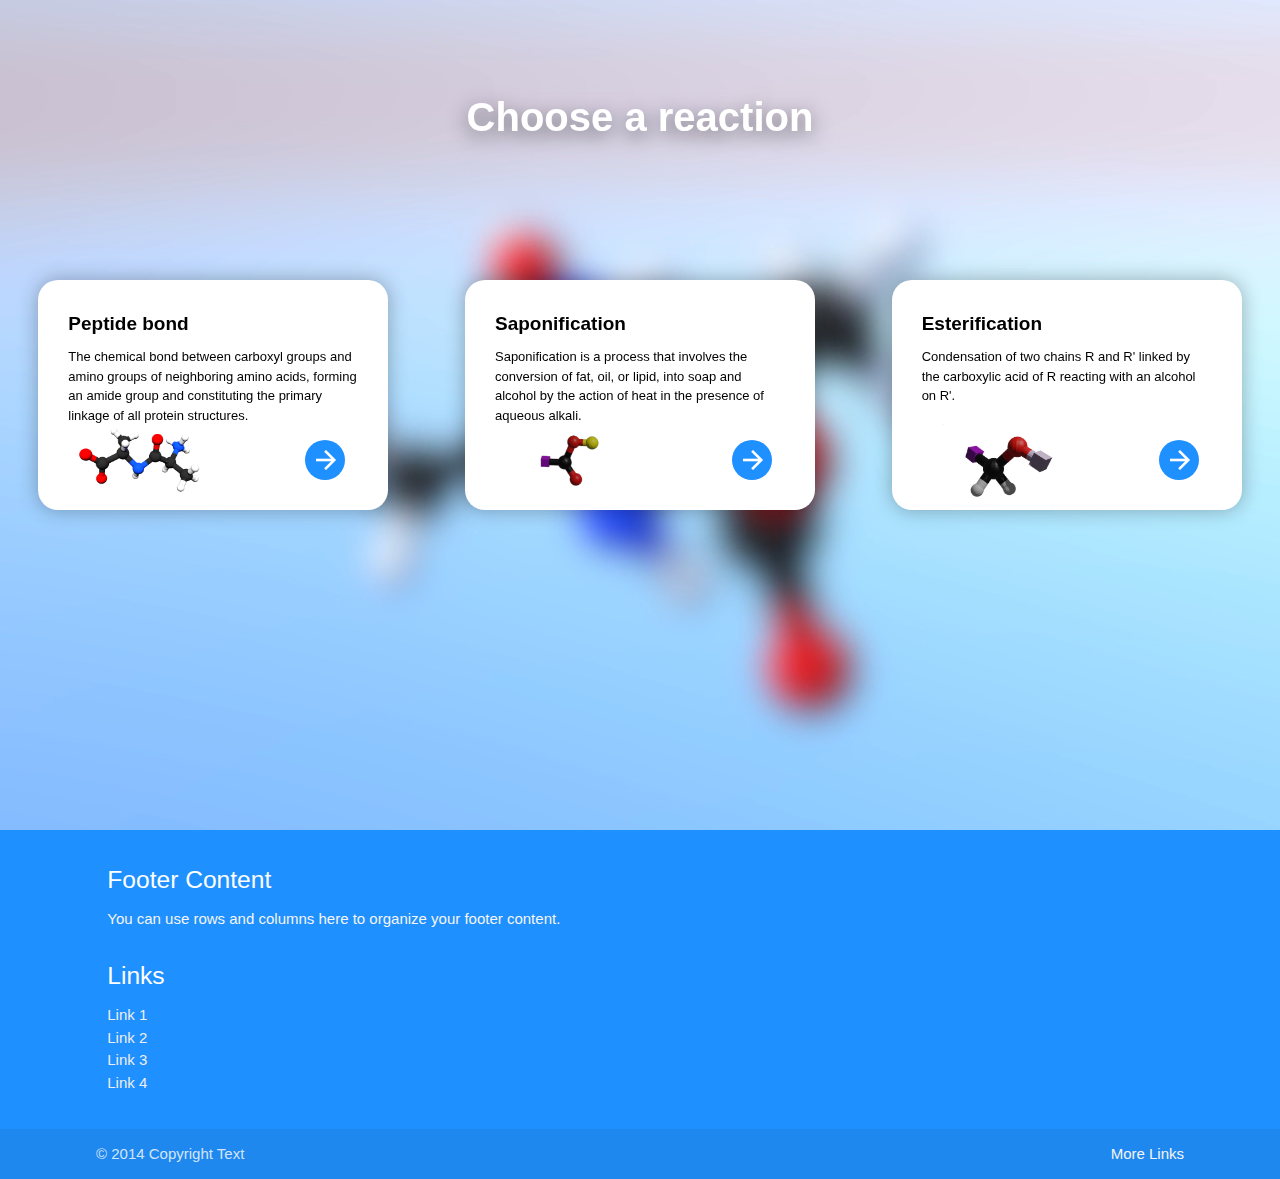
==== commit 755f6ef0: "materialize footer + 2D reac preview" ====
--- a/templates/index.html
+++ b/templates/index.html
@@ -1,32 +1,30 @@
 <!DOCTYPE html>
-
-<script src="https://aframe.io/releases/1.0.0/aframe.min.js"></script>
-<!-- a locale source in which a 'letterA' preset(a new marker) had been added -->
-<script src="/static/aframe-ar.js"></script>
-<script type="module" src="/static/main.js"></script>
 
 <html lang="en">
 <head>
+    <!--Import Google Icon Font-->
+    <link href="https://fonts.googleapis.com/icon?family=Material+Icons" rel="stylesheet">
+    <!--Import materialize.css-->
+    <link type="text/css" rel="stylesheet" href="/static/materialize.css"  media="screen,projection"/>
+    <!--Let browser know website is optimized for mobile-->
+    <meta name="viewport" content="width=device-width, initial-scale=1.0"/>
     <meta charset="UTF-8">
     <title>AR Website | Home</title>
     <link rel="stylesheet" href="/static/style.css">
 </head>
 <body>
 
-<!-- main reaction page -->
+<!-- home page and menu -->
 
 <video playsinline autoplay muted loop poster="/static/assets/molecule.png" id="bgvid">
     <source src="/static/assets/molecule.mp4" type="video/mp4">
 </video>
 <div class="bigTitle">Choose a reaction</div>
-<div class="container1"></div>
-<div class="footer">
-    <p style="text-align: center;position: relative;top: 28px">Made by Lyon M1 Bioinfo students © 30.01.2021 version</p>
-</div>
+<div class="row" id="container1"></div>
 <div class="links">
     <ul class="links__list" style="--item-total:3">
         <li class="links__item" style="--item-count:1">
-            <a class="links__link" href="#">
+            <a class="links__link" type="button" id="buttonC" href="#">
                 <svg xmlns="http://www.w3.org/2000/svg" width="32" height="32" fill="currentColor" class="links__icon" viewBox="0 0 16 16">
                     <path d="M5 4a.5.5 0 0 0 0 1h6a.5.5 0 0 0 0-1H5zm-.5 2.5A.5.5 0 0 1 5 6h6a.5.5 0 0 1 0 1H5a.5.5 0 0 1-.5-.5zM5 8a.5.5 0 0 0 0 1h6a.5.5 0 0 0 0-1H5zm0 2a.5.5 0 0 0 0 1h3a.5.5 0 0 0 0-1H5z"/>
                     <path d="M2 2a2 2 0 0 1 2-2h8a2 2 0 0 1 2 2v12a2 2 0 0 1-2 2H4a2 2 0 0 1-2-2V2zm10-1H4a1 1 0 0 0-1 1v12a1 1 0 0 0 1 1h8a1 1 0 0 0 1-1V2a1 1 0 0 0-1-1z"/>
@@ -35,7 +33,7 @@
             </a>
         </li>
         <li class="links__item" style="--item-count:2">
-            <a class="links__link" href="#">
+            <a class="links__link" type="button" id="buttonB" href="#">
                 <svg xmlns="http://www.w3.org/2000/svg" width="32" height="32" fill="currentColor" class="links__icon" viewBox="0 0 16 16">
                     <path d="M9.972 2.508a.5.5 0 0 0-.16-.556l-.178-.129a5.009 5.009 0 0 0-2.076-.783C6.215.862 4.504 1.229 2.84 3.133H1.786a.5.5 0 0 0-.354.147L.146 4.567a.5.5 0 0 0 0 .706l2.571 2.579a.5.5 0 0 0 .708 0l1.286-1.29a.5.5 0 0 0 .146-.353V5.57l8.387 8.873A.5.5 0 0 0 14 14.5l1.5-1.5a.5.5 0 0 0 .017-.689l-9.129-8.63c.747-.456 1.772-.839 3.112-.839a.5.5 0 0 0 .472-.334z"/>
                 </svg>
@@ -51,16 +49,239 @@
     </ul>
 </div>
 
+<!--buttons from LM, to changes languages-->
+
+<div class = "button_box"> <!--buttons to change languages-->
+
+    <button id = language1 class = "language1 buttonLanguage" ><img class = flag src = "../static/assets/french-flag.png" ></button>
+    <button id = language2 class = "language2 buttonLanguage" ><img class = flag src = "../static/assets/union-jack.jpg" ></button>
+    <button id = language3 class = "language3 buttonLanguage" ><img class = flag src = "../static/assets/italian_flag.svg" ></button>
+
+    <form method="get" action="../static/assets/Markers.pdf">
+        <button class = "download buttonLanguage" type = "submit" ><svg xmlns="http://www.w3.org/2000/svg" width="16" height="16" fill="currentColor" class="bi bi-download" viewBox="0 0 16 16">
+            <path d="M.5 9.9a.5.5 0 0 1 .5.5v2.5a1 1 0 0 0 1 1h12a1 1 0 0 0 1-1v-2.5a.5.5 0 0 1 1 0v2.5a2 2 0 0 1-2 2H2a2 2 0 0 1-2-2v-2.5a.5.5 0 0 1 .5-.5z"/>
+            <path d="M7.646 11.854a.5.5 0 0 0 .708 0l3-3a.5.5 0 0 0-.708-.708L8.5 10.293V1.5a.5.5 0 0 0-1 0v8.793L5.354 8.146a.5.5 0 1 0-.708.708l3 3z"/></svg>
+        </button>
+    </form>
+</div>
+
 <!-- reaction -->
 
 <div id="reaction"></div>
 
-<!-- documentation -->
-
-<div id="docu"></div>
+<!-- documentations -->
+
+<div id = "docu_ar">
+
+    <div id ="french" class = "french"> <!--should b the first seen, with switch to english available through button-->
+        <div class = "title" ><h2><strong>La réalité augmentée</strong></h2></div>
+        <div class = "hemititle" ><h2>Comment ça marche ?</h2></div>
+        <p class  = "main_text">
+            La visualisation de réactions chimiques dans l’espace 3D est un exercice difficile. La Réalité Virtuelle est un outil puissant pour pallier cette difficulté,
+            mais il est extrêmement coûteux. Le professeur assistant Emmanuel Bettler a donc souhaité mettre à disposition de ses étudiants de licence la Réalité Augmentée (AR).
+            La Réalité Augmentée repose sur le principe de superposition à l’écran de la vue d’une caméra et d’objets virtuels. L’apparition, la transformation et le
+            maintien à l’écran de ces objets dépend de la visibilité par la caméra de marqueurs. Ceux-ci sont des motifs imprimés, connus par l’outil utilisé. En voici plusieurs exemples :
+        </p>
+        <img class = "marker docuImg" src = "../static/assets/markers.png" alt = "Exemples de marqueurs utilisés">
+        <p class = "main_text">
+            Lorsque ces marqueurs apparaissent à la caméra, l’outil les reconnaît et leur superpose l’objet correspondant à l'écran. Dans notre cas, si deux marqueurs correspondent à
+            deux substrats d’une réaction et que la distance les séparant est inférieure à un certain seuil, alors la réaction à lieu et les produits remplacent les substrats.
+            Des marqueurs de conditions expérimentales peuvent être nécessaires. Le principe en schéma :
+        </p>
+        <p class = "main_text">Une illustration schématique :</p>
+        <img class = "schematic docuImg" src = "../static/assets/schema_AR.png" alt = "schémas du fonctironnement de l'ar">
+        <p class = "main_text">Une illustration en vidéo :</p>
+        <iframe width="560" height="315" src="https://www.youtube.com/embed/-vkovOVkMp8" frameborder="0" allow="accelerometer; autoplay; clipboard-write; encrypted-media; gyroscope; picture-in-picture" allowfullscreen></iframe>
+    </div>
+
+    <!--English section, should be shown when clicking the button and vice-versa with the french one-->
+    <div id = "english" class = "english">
+        <div class = "title" ><h2><strong>Augmented Reality</strong></h2></div>
+        <div class = "hemititle" ><h2>How does it work ?</h2></div>
+        <p class  = "main_text">
+            3D visualisation of chemical reactions is a difficult exercise. Virtual Reality is a powerful tool to remedy such difficulty, but it is very costly. Asst. Pr. Emmanuel Bettler decided to make available Augmented Reality (AR) to its bachelor students.
+            AR is based on the principle of superposition on the screen of: a camera vue and virtual objects. The apparition, transformation and maintenance on the screen of these objects depends on the marker's visibility for the camera. These markers are printed motifs. Here is an example:
+        </p>
+        <img class = "marker docuImg" src = "../static/assets/markers.png" alt = "Exemples of used markers">
+        <p class = "main_text">
+            When these markers appear to the camera, the tool recognises them and overlays their corresponding object on the screen. In our case, if two markers correspond to two substrates of a reaction and they are at a distance inferior to a certain threshold, then the reaction takes place and the products replace the substrates. Markers for experimental conditions might be necessary. The principle summarized by a schematic:
+        </p>
+        <p class = "main_text">Schematic to illustrate:</p>
+        <img class = "schematic docuImg" src = "../static/assets/schema_AR.png" alt = "Schematic of the ar in use:">
+        <p class = "main_text">Illustrative video:</p>
+        <iframe width="560" height="315" src="https://www.youtube.com/embed/-vkovOVkMp8" frameborder="0" allow="accelerometer; autoplay; clipboard-write; encrypted-media; gyroscope; picture-in-picture" allowfullscreen></iframe>
+    </div>
+
+    <!-- Italian version -->
+    <div id = "italian" class = "italian">
+        <div class = "title" ><h2><strong>La realtà aumentata</strong></h2></div>
+        <div class = "hemititle" ><h2>Come funziona?</h2></div>
+        <p class  = "main_text">
+            La visualizzazione 3D di reazioni chimiche nello spazio est una prova difficile. La realtà virtuale è uno strumento che permette di superare questa difficoltà,
+            ma sfortunatamente è una tecnologia troppo costosa per essere alla portata di tutti. Il professore Emmanuel Bettler ha quindi deciso di mettere a disposizione dei suoi studenti la Realtà Aumentata (AR).
+            La Realtà Aumentata si basa sul sovrapporre allo schermo l'immagine di una fotocamera con degli oggetti 3D virtuali. L'apparizione, la trasformazione e
+            il mantimento di quest'ulltimi dipende dalla visibilità di sengalini da parte della telecamera. I segnalini sono semplicemente dei motivi stampati su carta, che possono essere riconosciuti dallo strumento AR.
+            Qua sotto qualche esempio:
+        </p>
+        <img class = "marker docuImg" src = "../static/assets/markers.png" alt = "Esempi di marcatori utilizzati">
+        <p class = "main_text">
+            Quando i segnalini appaiono nel campo visivo della fotocamera, il programma li riconosce e gli sovvrapone l'oggetto 3D corrispondente allo schermo. Nel nostro caso, se due segnalini corrispondono a
+            due substrati di una reazione e che la distanza fra i due è inferiore a un certo valore soglia, allora la reazione può svolgersi e i prodotti rimpiazzano i reagenti.
+            Dei segnalini di condizioni esperimentali possono essere necessari (temperatura, pH, etc.). Schema del principio base:
+        </p>
+        <p class = "main_text">Un'illustrazione schematica:</p>
+        <img class = "schematic docuImg" src = "../static/assets/schema_AR.png" alt = "Schemi di funzionamento dell'ar">
+        <p class = "main_text">Video illustrattivo:</p>
+        <iframe width="560" height="315" src="https://www.youtube.com/embed/-vkovOVkMp8" frameborder="0" allow="accelerometer; autoplay; clipboard-write; encrypted-media; gyroscope; picture-in-picture" allowfullscreen></iframe>
+    </div>
+</div>
+
+<div id = "docu_reac" class = "docu_reac">
+    <!-- Documentation about reactions -->
+    <div id ="french1" class = "french"> <!--should b the first seen, with switch to english available through button-->
+        <div class = title ><h2><strong>Réactions explorables avec l’AR de ce projet :</strong></h2></div>
+        <div class = hemititle ><h2>Réaction de saponification entre un acide gras et la potasse :</h2></div>
+        <p class  = main_text>
+            La réaction de saponification est une réaction chimique qui transforme un ester carboxylique (groupement de la forme R-COO-R’), ou un acide carboxylique (R’ est remplacé par un groupement hydroxyle) en un ion carboxylate et un alcool si la molécule de départ était un ester sinon une molécule d’eau si c'était un acide carboxylique. Pour permettre la transformation, l’ester ou l’acide carboxylique doivent réagir avec une base forte, comme par exemple la potasse KOH, qui en milieu aqueux se dissocie en K+ et OH-.
+            Le OH- libre dans l’eau sera donc capable de faire un attaque nucléophile sur le groupement R’ de l’ester ou le proton H du groupement carboxyle de l’acide gras.
+        </p>
+        <img class = "reaction docuImg" src = "../static/assets/Saponification.PNG" alt = "La réaction de saponification">
+        <!--Par Original téléversé par Rhadamante sur Wikipédia français. — Transféré de fr.wikipedia à Commons par Bloody-libu utilisant CommonsHelper., CC BY-SA 3.0, https://commons.wikimedia.org/w/index.php?curid=20534114-->
+        <p class = main_text>
+            La saponification est une réaction plutôt lente (cinétique d’ordre 2) mais elle se produit à température ambiante. C’est une réaction totale donc les réactifs (l’acide gras et la base) sont complètement consommés à la fin de la réaction et il s’agit d’une réaction exothermique (elle dégage de l'énergie thermique).
+            La réaction de saponification peut être bien plus complexe que cela car elle peut se produire sur les esters d’acides gras des triglycérides. <br>
+            <br>
+            Cette réaction s’appelle réaction de saponification car le sel d’acide gras obtenu à fin réaction est plus communément appelé savon, et c’est pour cela qu'elle est amplement utilisée dans l’industrie chimique dans la production de produits pour l'hygiène.
+            Apprenez-en plus sur <a href = "https://fr.wikipedia.org/wiki/Saponification">Wikipedia</a>.
+        </p>
+        <div class = hemititle ><h2>Formation de la liaison peptidique :</h2></div>
+        <p class  = main_text>
+            La formation de liaisons peptidiques est une réaction biochimique très importante pour la vie car il s’agit de la réaction qui permet d'enchainer et relier les acides aminés qui constituent les protéines.
+            La réaction qui mène à la formation de la liaison peptidique est une réaction de condensation entre  un groupement carboxylique -COOH et un groupement amine -NH2 avec la libération d’une molécule d’eau.
+        </p>
+        <img class = "reaction docuImg" src = "../static/assets/AminoacidCondensation.svg" alt = "Formation d'une liaison peptidique">
+        <!--By V8rik at English Wikipedia - Own work, Public Domain, https://commons.wikimedia.org/w/index.php?curid=7890768-->
+        <p class = main_text>
+            La réaction mène à la formation d’une amide substituée où la résonance entre la liaison C=O et le doublet non liant de l’azote fait que la liaison peptidique soit un mélange entre une liaison simple et une liaison double.
+            Apprenez-en plus sur <a href = "https://fr.wikipedia.org/wiki/Liaison_peptidique">Wikipedia</a>.
+        </p>
+        <div class = hemititle ><h2>Formation de la liaison ester :</h2></div>
+        <p class  = main_text>
+            La formation de liaison ester aussi appelée estérification consiste en la condensation d’un groupement acide carboxylique ( ou un dérivé ) avec un groupement alcool pour aboutir à un ester et un résidu (le résidu étant une molécule d’eau pour un acide carboxylique).
+            Cette réaction est une réaction lente.
+        </p>
+        <img class = "reaction  docuImg" src = "../static/assets/reac_ester.png" alt = "Formation d'une liaison ester">
+        <p class = main_text>
+            Cette réaction donne lieu à la formation d'une amine substituée au lieu de la raisonnance entre la liaison double C=O et le doublet non liant de l'azote. Le produit final est ... le savon !
+            Apprenez-en plus sur <a href = "https://fr.wikipedia.org/wiki/Est%C3%A9rification">Wikipedia</a>.
+        </p>
+    </div>
+
+    <!--English section, should be shown when clicking the button and vice-versa with the french one-->
+    <div id = "english1" class = "english">
+        <div class = title ><h2><strong>Reactions to explore with this project:</strong></h2></div>
+        <div class = hemititle ><h2>Saponification reaction between a fatty acid and potash:</h2></div>
+        <p class  = main_text>
+            Saponification reaction is a chemical reaction that transform a carboxylic ester (R-COO-R’ form) or a carboxylic acid (if R’ is replaced by OH) into a carboxylate ion and an alcohol (or water if R’ was a OH).To allow the transformation, the ester/carboxylic acid must react with a strong base like potash KOH, which dissolves in K+ and OH- in water. The free OH- will do a nucleophile attack on the R’ of the ester or H of the carboxylic group of the fatty acid.
+        </p>
+        <img class = "reaction docuImg" src = "../static/assets/Saponification.PNG" alt = "Saponification">
+        <p class = main_text>
+            Saponification has a cinetic order of 2 and can happen at ambient temperature. The reaction is total and exothermic. It also can be much more complex due to it happening with fatty acid esters of triglycerides.
+            Learn more about it on <a href = "https://en.wikipedia.org/wiki/Saponification">Wikipedia</a>.
+        </p>
+        <div class = hemititle ><h2>Formation of the peptidic bond:</h2></div>
+        <p class  = main_text>
+            The formation of peptidic bonds is a very important biochemical reaction for life as it chains amino acids to build proteins. More precisely it is the condensation of a carboxylic group (-COOH) and an amine group (-NH2), and it frees a water molecule.
+        </p>
+        <img class = "reaction docuImg" src = "../static/assets/AminoacidCondensation.svg" alt = "Petpid bond formation">
+        <p class = main_text>
+            That reaction leads to the formation of an amino substituted where the resonance between the C=O bond and the non-binding doublet is balanced between simple and double bond. The final product is ... soap !
+            Learn more about it on <a href = "https://en.wikipedia.org/wiki/Peptide_bond">Wikipedia</a> </a>.
+        </p>
+        <div class = hemititle ><h2>Ester bond formation:</h2></div>
+        <p class  = main_text>
+            The formation of the ester bond, also called esterification consists in the condensation of a carboxylic acid group (or similar) with an alcohol group to give rise to the ester and a residue (water in case of a carboxylic).
+        </p>
+        <img class = "reaction  docuImg" src = "../static/assets/reac_ester.png" alt = "Ester formation">
+        <p class = main_text>
+            That reaction leads to the formation of an amino substituted where the resonance between the C=O bond and the non-binding doublet is balanced between simple and double bond.
+            Learn more about it on <a href = "https://en.wikipedia.org/wiki/Fischer%E2%80%93Speier_esterification">Wikipedia</a> </a>.<br>
+        </p>
+    </div>
+
+    <div id ="italian1" class = "italian"> <!-- italian versions of the doc-->
+        <div class = title ><h2><strong>Reazioni disponibili con la realtà aumentata<br>di questo progetto:</strong></h2></div>
+        <div class = hemititle ><h2>Razione di saponificazione fra un acido grasso e l'idrossido di potassio:</h2></div>
+        <p class  = main_text>
+            La reazione di saponificazione è una reazione chimica che trasforma un estere carbossilico (gruppo chimico della forma R-COO-R'), o un acido carbossilico (con un -OH al posto di R') in un ione carbossilato e un alcool (se la molecola di partenza era un estere) o in una molecola d'acqua (se era un acido carbossilico).
+            Per permettere la trasformazione, l'estere o l'acido carbossilico devono reagire con una base forte, come per esempio l'idrossido di potassio (KOH), che in acqua si dissocia in K+ e OH-. L'OH- libero può quindi effettuare un attacco nucleofilo su R' (per l'estere) o sull'idrogeno (per l'acido carbossilico).
+        </p>
+        <img class = "reaction docuImg" src = "../static/assets/Saponification.PNG" alt = "La réaction de saponification">
+        <p class = main_text>
+            La saponificazione è una reazione piuttosto lenta (reazione di ordine 2) ma che si produce però a temperatura ambiente. La reazione è totale quindi i reagenti (l'acido grasso e la base) sono completamente consumati alla fine e si tratta di una reazione esotermica (libera dell'energia termica).
+            La reazione di saponificazione può essere ben più complessa di cosi perché può effettuarsi su gli estere di acifi grassi dei trigliceridi.
+            <br>
+            La reazione piglia il nome di saponificazione perché il sale d'acido grasso ottenuto è più comunemente chiamato sapone, e per questa ragione è ampiamente utilizzata nell'industria chimica nella produzione di prodotti per l'igigene.
+            Per saperne di più su <a href = "https://it.wikipedia.org/wiki/Saponificazione">Wikipedia</a>.
+        </p>
+        <div class = hemititle ><h2>Formazione del legame peptidico:</h2></div>
+        <p class  = main_text>
+            La formazione dei legami peptidici è una reazione biochimica molto importante per la vita perché si tratta della reazione che permette di legare gli amminoacidi gli uni agli altri per formare in seguito le proteine.
+            Da un punto di vista puramente chimico, si tratta di una reazione di condensazione, tra il gruppo carbossilico -COOH di un amminoacido e il gruppo -NH2 di un altro amminoacido, che libera quindi una molecola d'acqua.
+            Per saperne di più su <a href = "https://it.wikipedia.org/wiki/Legame_peptidico">Wikipedia</a>.
+        </p>
+        <img class = "reaction docuImg" src = "../static/assets/AminoacidCondensation.svg" alt = "Formation d'une liaison peptidique">
+        <p class = main_text>
+            La reazione forma quello che viene chiamato ammide sostituta,dove la resonanza fra il legame C=O e il doppietto elettronico non condiviso dell'azoto fa che il legame peptidico sia in realtà un misto fra legame semplice e doppio.
+            Per saperne di più su <a href = "https://it.wikipedia.org/wiki/Legame_peptidico">Wikipedia</a>.
+        </p>
+        <div class = hemititle ><h2>Processo di esterificazione:</h2></div>
+        <p class  = main_text>
+            L'esterificazione consiste nella condensazione di un acido carbossilico (o di un suo derivato) e di un alcol in un estere e un residuo (una molecola d'acqua per gli acidi carbossilici). Il prodotto finale è ... il sapone
+            La reazione è una reazione lenta.
+        </p>
+        <img class = "reaction docuImg" src = "../static/assets/reac_ester.png" alt = "Formation d'une liaison ester">
+        <p class = main_text>
+            Per saperne di più su <a href = "https://it.wikipedia.org/wiki/Esterificazione">Wikipedia</a>.
+        </p>
+    </div>
+</div>
+<footer class="page-footer">
+    <div class="container">
+        <div class="row">
+            <div class="col l6 s12">
+                <h5 class="white-text">Footer Content</h5>
+                <p class="grey-text text-lighten-4">You can use rows and columns here to organize your footer content.</p>
+            </div>
+            <div class="col l4 offset-l2 s12">
+                <h5 class="white-text">Links</h5>
+                <ul>
+                    <li><a class="grey-text text-lighten-3" href="#!">Link 1</a></li>
+                    <li><a class="grey-text text-lighten-3" href="#!">Link 2</a></li>
+                    <li><a class="grey-text text-lighten-3" href="#!">Link 3</a></li>
+                    <li><a class="grey-text text-lighten-3" href="#!">Link 4</a></li>
+                </ul>
+            </div>
+        </div>
+    </div>
+    <div class="footer-copyright">
+        <div class="container">
+            © 2014 Copyright Text
+            <a class="grey-text text-lighten-4 right" href="#!">More Links</a>
+        </div>
+    </div>
+</footer>
 
 </body>
 
 <div id="bugWorkaround"></div>
 
+<script type="text/javascript" src="/static/materialize.min.js"></script>
+<script src="https://aframe.io/releases/1.0.0/aframe.min.js"></script>
+<!-- a locale source in which a 'letterA' preset(a new marker) had been added -->
+<script src="/static/aframe-ar.js"></script>
+<script src="/static/hbondprotontransferclient.js"></script>
+<script type="module" src="/static/main.js"></script>
+<!--<script type="module" src="/static/module/h2o.js"></script>-->
+
 </html>--- a/static/style.css
+++ b/static/style.css
@@ -1,9 +1,7 @@
-
-
 html {
     /*background-image: linear-gradient(-170deg,#064997 20%,#105ba7);*/
     background-position: 100%;
-    margin: 0px;
+    margin: 0;
     padding: 0;
 }
 
@@ -11,8 +9,6 @@
     /*background-image: linear-gradient(270deg,#2b67ac 3px,transparent 0),linear-gradient(#2b67ac 3px,transparent 0),linear-gradient(270deg,rgba(43,103,172,.4) 1px,transparent 0),linear-gradient(#2b67ac 1px,transparent 0),linear-gradient(270deg,rgba(43,103,172,.4) 1px,transparent 0),linear-gradient(#2b67ac 1px,transparent 0);*/
     /*background-size: 112px 112px,112px 112px,56px 56px,56px 56px,28px 28px,28px 28px;*/
     font-family: Josefin Sans, sans-serif;
-    margin: 0;
-    padding: 0;
 }
 
 canvas {
@@ -21,10 +17,6 @@
     -o-transform: scale(-1, 1);
     -ms-transform: scale(-1, 1);
     transform: scale(-1, 1);
-}
-
-#menu {
-    display: block;
 }
 
 video {
@@ -41,6 +33,12 @@
     left: 0;
 }
 
+footer{
+    position: absolute;
+    width: 100%;
+    margin-top: 300px;
+}
+
 .mainText{
     position: fixed;
     top: 10px;
@@ -49,15 +47,13 @@
     z-index: 1;
     background-color: rgba(255, 255, 255, 0.6);
     border-radius: 20px;
-    width: 400px;
-    height: 160px;
 }
 
 .bigTitle{
     color: white;
     font-weight: bold;
     text-align: center;
-    position: fixed;
+    position: absolute;
     right: 0; left: 0;
     top: 87px;
     text-shadow: rgba(0,0,0,0.5) 0 5px 20px;
@@ -84,7 +80,10 @@
 
 #info{
     top: 20px;
+    padding-left: 10px;
+    padding-right: 10px;
     font-size: 18px;
+    padding-bottom: 30px;
     width: 350px;
     position: relative;
     left: 50%;
@@ -93,6 +92,10 @@
 
 #reaction{
     height: 100%;
+}
+
+#docu{
+
 }
 
 #infop{
@@ -103,65 +106,14 @@
     position: absolute;
 }
 
-.container1{
-    top: 240px;
+#container1{
+    margin-top: 240px;
+    width: 100%;
     left: 50%;
-    transform: translate(-50%, 0);
-    position: fixed;
-    width: 1300px;
-    height: 700px;
     z-index: 1;
 }
 
-#box1{
-    right: 66%;
-    position: fixed;
-    background-color: white;
-    box-shadow: rgba(0, 0, 0, 0.3) 0 0 20px;
-    border-collapse: collapse;
-    border-radius: 20px;
-    width: 350px;
-    height: 230px;
-}
-
-#box2{
-    left: 50%;
-    transform: translate(-50%, 0);
-    position: fixed;
-    background-color: white;
-    box-shadow: rgba(0, 0, 0, 0.3) 0 0 20px;
-    border-collapse: collapse;
-    border-radius: 20px;
-    width: 350px;
-    height: 230px;
-}
-
-#box3{
-    left: 66%;
-    position: fixed;
-    background-color: white;
-    box-shadow: rgba(0, 0, 0, 0.3) 0 0 20px;
-    border-collapse: collapse;
-    border-radius: 20px;
-    width: 350px;
-    height: 230px;
-}
-
-#imgBox1{
-    width: 6%;
-    position: fixed;
-    margin-left: 43px;
-    margin-top: 135px;
-}
-
-#imgBox2{
-    width: 45%;
-    position: fixed;
-    margin-left: 30px;
-    margin-top: 135px;
-}
-
-#button1 {
+.buttonD{
     background-color: dodgerblue;
     border-radius: 100%;
     width: 40px;
@@ -170,32 +122,33 @@
     color: white;
     text-align: center;
     text-decoration: none;
+    cursor: pointer;
     font-size: 0;
     position: fixed;
     margin-left: 267px;
     margin-top: 160px;
 }
 
-#button1:hover { /* quand on survole le bouton */
-    background-color: #105ba7;
-}
-
-#button3 {
-    background-color: dodgerblue;
-    border-radius: 100%;
-    width: 40px;
-    height: 40px;
+#buttonE{
+    background-color: white;
+    border-radius: 10%;
+    width: 60px;
+    height: 30px;
     border: none;
-    color: white;
+    color: black;
     text-align: center;
     text-decoration: none;
+    cursor: pointer;
     font-size: 0;
-    position: fixed;
-    margin-left: 267px;
-    margin-top: 160px;
-}
-
-#button3:hover { /* quand on survole le bouton */
+    position: relative;
+    margin-bottom: 18px;
+}
+
+#infoImage{
+    display: none;
+}
+
+.buttonD:hover { /* quand on survole le bouton */
     background-color: #105ba7;
 }
 
@@ -355,15 +308,17 @@
 
 /* Documentation */
 
+/* Documentation */
+
 #docu_ar {
-    background-image: url("./assets/molecule_docu.png"); 
+    background-image: url("./assets/molecule_docu.png");
     background-size: 100%;
     background-position: 100%;
     display: none;
 }
 
 #docu_reac {
-    background-image: url("./assets/molecule_docu.png"); 
+    background-image: url("./assets/molecule_docu.png");
     background-size: 100%;
     background-position: 100%;
     display: none;
@@ -371,7 +326,17 @@
 
 /*language button's css: */
 
+.buttonLanguage {
+    border: none;   /* css for all buttons */
+    background-color: white;
+    position: absolute;
+    cursor: pointer;
+    border-radius: 50%;
+    box-shadow: 0px 0px 10px #555454;
+}
+
 .button_box {
+    display: none;
     position: fixed ;  /* button sare in a fixed box on the right side, they stay as you scroll */
     right: 2%;
     top: 8%;
@@ -379,18 +344,10 @@
     height: 1000px;
 }
 
-button {
-    border: none;   /* css for all buttons */
-    background-color: white;
-    position: absolute;
-    cursor: pointer;
-    border-radius: 50%;
-    box-shadow: 0px 0px 10px #555454;
-}
 
 .flag {
     height : 25px ; /* css for the flags in the buttons */
-    width: auto;    
+    width: auto;
     display: block;
     margin-left: auto;
     margin-right: auto;
@@ -430,17 +387,7 @@
 
 .download_pic {
     height: 20px;
-    width: auto; 
-}
-
-/* button to change */
-
-.back_to_menu { /*not correctly positioned in the menu*/
-    left: 5%;
-    top: 5%;
-    position: fixed;
-    height: 40px;
-    width: 40px;
+    width: auto;
 }
 
 .arrow_left {
@@ -473,21 +420,18 @@
 .french {
     margin-left: 10%;
     margin-right: 10%;
-    margin-bottom: auto;
     display: block;     /*the only one visible by deflaut*/
 }
 
 .english {
     margin-left: 10%;
     margin-right: 10%;
-    margin-bottom: auto;
     display: none;  /* not visible by default */
 }
 
 .italian {
     margin-left: 10%;
     margin-right: 10%;
-    margin-bottom: auto;
     display: none;    /* not visible by default */
 }
 
@@ -519,25 +463,19 @@
     width: 60%; 
 }
 
+.docuImg {
+    margin-top: 50px;
+    margin-bottom: 50px;
+    display: block;
+}
+
 /* for the youtube video */
 
 iframe {
     display: block;
     margin-left: auto;
-    margin-right: auto; 
+    margin-right: auto;
     padding-bottom: 50px;
     width: 854px ;
     height: 480px;
-}
-
-img {
-    margin-top: 50px;
-    margin-bottom: 50px;
-    display: block;
-}
-
-footer {
-    text-align: center;
-    left: 0px;
-    bottom: 0px;
 }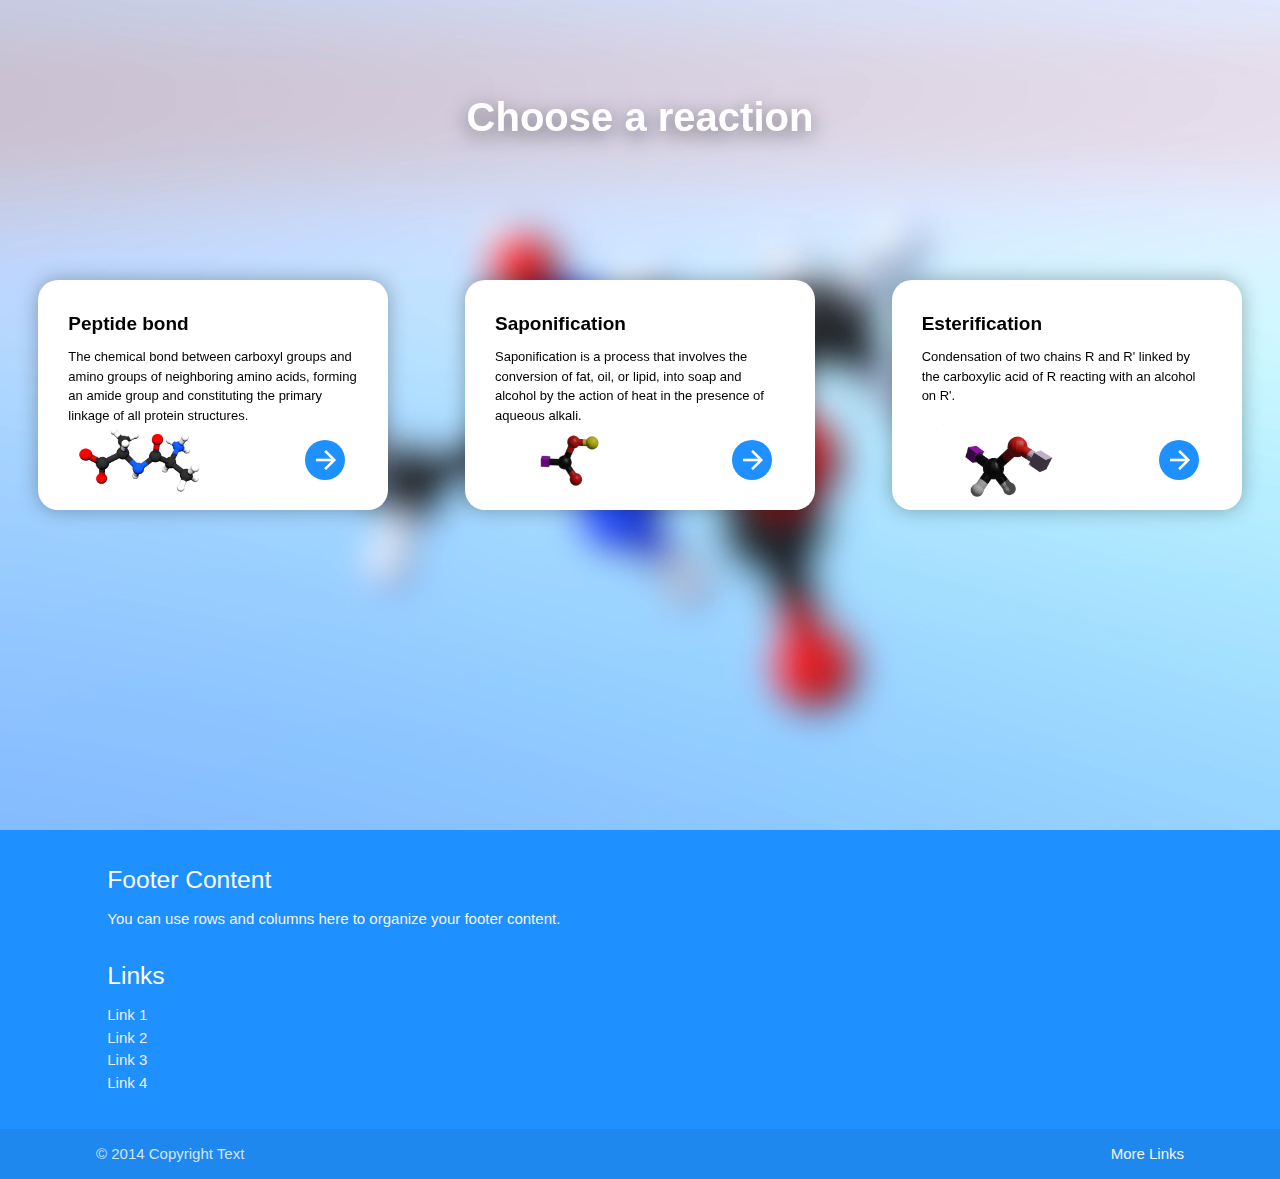
==== commit da6acc96: "changes in titles display" ====
--- a/templates/index.html
+++ b/templates/index.html
@@ -59,7 +59,7 @@
 
     <form method="get" action="../static/assets/Markers.pdf">
         <button class = "download buttonLanguage" type = "submit" ><svg xmlns="http://www.w3.org/2000/svg" width="16" height="16" fill="currentColor" class="bi bi-download" viewBox="0 0 16 16">
-            <path d="M.5 9.9a.5.5 0 0 1 .5.5v2.5a1 1 0 0 0 1 1h12a1 1 0 0 0 1-1v-2.5a.5.5 0 0 1 1 0v2.5a2 2 0 0 1-2 2H2a2 2 0 0 1-2-2v-2.5a.5.5 0 0 1 .5-.5z"/>
+            <path d="M.5 9.9a.5.5 0 0 1 .5.5v2.5a1 1 0 0 0 1 1h12a1 1 0 0 0 1-1v-2.5a.5.5 0 0 1 1 0v2.5a2 2 0 0 1-2 2h3a2 2 0 0 1-2-2v-2.5a.5.5 0 0 1 .5-.5z"/>
             <path d="M7.646 11.854a.5.5 0 0 0 .708 0l3-3a.5.5 0 0 0-.708-.708L8.5 10.293V1.5a.5.5 0 0 0-1 0v8.793L5.354 8.146a.5.5 0 1 0-.708.708l3 3z"/></svg>
         </button>
     </form>
@@ -74,8 +74,8 @@
 <div id = "docu_ar">
 
     <div id ="french" class = "french"> <!--should b the first seen, with switch to english available through button-->
-        <div class = "title" ><h2><strong>La réalité augmentée</strong></h2></div>
-        <div class = "hemititle" ><h2>Comment ça marche ?</h2></div>
+        <div class = "title" ><h1>La réalité augmentée</h1><br></div>
+        <div class = "hemititle" ><h3>Comment ça marche ?</h3></div>
         <p class  = "main_text">
             La visualisation de réactions chimiques dans l’espace 3D est un exercice difficile. La Réalité Virtuelle est un outil puissant pour pallier cette difficulté,
             mais il est extrêmement coûteux. Le professeur assistant Emmanuel Bettler a donc souhaité mettre à disposition de ses étudiants de licence la Réalité Augmentée (AR).
@@ -96,8 +96,8 @@
 
     <!--English section, should be shown when clicking the button and vice-versa with the french one-->
     <div id = "english" class = "english">
-        <div class = "title" ><h2><strong>Augmented Reality</strong></h2></div>
-        <div class = "hemititle" ><h2>How does it work ?</h2></div>
+        <div class = "title" ><h1>Augmented Reality</h1><br></div>
+        <div class = "hemititle" ><h3>How does it work ?</h3></div>
         <p class  = "main_text">
             3D visualisation of chemical reactions is a difficult exercise. Virtual Reality is a powerful tool to remedy such difficulty, but it is very costly. Asst. Pr. Emmanuel Bettler decided to make available Augmented Reality (AR) to its bachelor students.
             AR is based on the principle of superposition on the screen of: a camera vue and virtual objects. The apparition, transformation and maintenance on the screen of these objects depends on the marker's visibility for the camera. These markers are printed motifs. Here is an example:
@@ -114,8 +114,8 @@
 
     <!-- Italian version -->
     <div id = "italian" class = "italian">
-        <div class = "title" ><h2><strong>La realtà aumentata</strong></h2></div>
-        <div class = "hemititle" ><h2>Come funziona?</h2></div>
+        <div class = "title" ><h1>La realtà aumentata</h1><br></div>
+        <div class = "hemititle" ><h3>Come funziona?</h3></div>
         <p class  = "main_text">
             La visualizzazione 3D di reazioni chimiche nello spazio est una prova difficile. La realtà virtuale è uno strumento che permette di superare questa difficoltà,
             ma sfortunatamente è una tecnologia troppo costosa per essere alla portata di tutti. Il professore Emmanuel Bettler ha quindi deciso di mettere a disposizione dei suoi studenti la Realtà Aumentata (AR).
@@ -139,8 +139,8 @@
 <div id = "docu_reac" class = "docu_reac">
     <!-- Documentation about reactions -->
     <div id ="french1" class = "french"> <!--should b the first seen, with switch to english available through button-->
-        <div class = title ><h2><strong>Réactions explorables avec l’AR de ce projet :</strong></h2></div>
-        <div class = hemititle ><h2>Réaction de saponification entre un acide gras et la potasse :</h2></div>
+        <div class = title ><h1>Réactions explorables avec l’AR de ce projet :</h1><br></div>
+        <div class = hemititle ><h3>Réaction de saponification entre un acide gras et la potasse :</h3></div>
         <p class  = main_text>
             La réaction de saponification est une réaction chimique qui transforme un ester carboxylique (groupement de la forme R-COO-R’), ou un acide carboxylique (R’ est remplacé par un groupement hydroxyle) en un ion carboxylate et un alcool si la molécule de départ était un ester sinon une molécule d’eau si c'était un acide carboxylique. Pour permettre la transformation, l’ester ou l’acide carboxylique doivent réagir avec une base forte, comme par exemple la potasse KOH, qui en milieu aqueux se dissocie en K+ et OH-.
             Le OH- libre dans l’eau sera donc capable de faire un attaque nucléophile sur le groupement R’ de l’ester ou le proton H du groupement carboxyle de l’acide gras.
@@ -154,10 +154,10 @@
             Cette réaction s’appelle réaction de saponification car le sel d’acide gras obtenu à fin réaction est plus communément appelé savon, et c’est pour cela qu'elle est amplement utilisée dans l’industrie chimique dans la production de produits pour l'hygiène.
             Apprenez-en plus sur <a href = "https://fr.wikipedia.org/wiki/Saponification">Wikipedia</a>.
         </p>
-        <div class = hemititle ><h2>Formation de la liaison peptidique :</h2></div>
+        <div class = hemititle ><h3>Formation de la liaison peptidique :</h3></div>
         <p class  = main_text>
             La formation de liaisons peptidiques est une réaction biochimique très importante pour la vie car il s’agit de la réaction qui permet d'enchainer et relier les acides aminés qui constituent les protéines.
-            La réaction qui mène à la formation de la liaison peptidique est une réaction de condensation entre  un groupement carboxylique -COOH et un groupement amine -NH2 avec la libération d’une molécule d’eau.
+            La réaction qui mène à la formation de la liaison peptidique est une réaction de condensation entre  un groupement carboxylique -COOH et un groupement amine -Nh3 avec la libération d’une molécule d’eau.
         </p>
         <img class = "reaction docuImg" src = "../static/assets/AminoacidCondensation.svg" alt = "Formation d'une liaison peptidique">
         <!--By V8rik at English Wikipedia - Own work, Public Domain, https://commons.wikimedia.org/w/index.php?curid=7890768-->
@@ -165,7 +165,7 @@
             La réaction mène à la formation d’une amide substituée où la résonance entre la liaison C=O et le doublet non liant de l’azote fait que la liaison peptidique soit un mélange entre une liaison simple et une liaison double.
             Apprenez-en plus sur <a href = "https://fr.wikipedia.org/wiki/Liaison_peptidique">Wikipedia</a>.
         </p>
-        <div class = hemititle ><h2>Formation de la liaison ester :</h2></div>
+        <div class = hemititle ><h3>Formation de la liaison ester :</h3></div>
         <p class  = main_text>
             La formation de liaison ester aussi appelée estérification consiste en la condensation d’un groupement acide carboxylique ( ou un dérivé ) avec un groupement alcool pour aboutir à un ester et un résidu (le résidu étant une molécule d’eau pour un acide carboxylique).
             Cette réaction est une réaction lente.
@@ -179,8 +179,8 @@
 
     <!--English section, should be shown when clicking the button and vice-versa with the french one-->
     <div id = "english1" class = "english">
-        <div class = title ><h2><strong>Reactions to explore with this project:</strong></h2></div>
-        <div class = hemititle ><h2>Saponification reaction between a fatty acid and potash:</h2></div>
+        <div class = title ><h1>Reactions to explore with this project:</h1><br></div>
+        <div class = hemititle ><h3>Saponification reaction between a fatty acid and potash:</h3></div>
         <p class  = main_text>
             Saponification reaction is a chemical reaction that transform a carboxylic ester (R-COO-R’ form) or a carboxylic acid (if R’ is replaced by OH) into a carboxylate ion and an alcohol (or water if R’ was a OH).To allow the transformation, the ester/carboxylic acid must react with a strong base like potash KOH, which dissolves in K+ and OH- in water. The free OH- will do a nucleophile attack on the R’ of the ester or H of the carboxylic group of the fatty acid.
         </p>
@@ -189,16 +189,16 @@
             Saponification has a cinetic order of 2 and can happen at ambient temperature. The reaction is total and exothermic. It also can be much more complex due to it happening with fatty acid esters of triglycerides.
             Learn more about it on <a href = "https://en.wikipedia.org/wiki/Saponification">Wikipedia</a>.
         </p>
-        <div class = hemititle ><h2>Formation of the peptidic bond:</h2></div>
-        <p class  = main_text>
-            The formation of peptidic bonds is a very important biochemical reaction for life as it chains amino acids to build proteins. More precisely it is the condensation of a carboxylic group (-COOH) and an amine group (-NH2), and it frees a water molecule.
+        <div class = hemititle ><h3>Formation of the peptidic bond:</h3></div>
+        <p class  = main_text>
+            The formation of peptidic bonds is a very important biochemical reaction for life as it chains amino acids to build proteins. More precisely it is the condensation of a carboxylic group (-COOH) and an amine group (-Nh3), and it frees a water molecule.
         </p>
         <img class = "reaction docuImg" src = "../static/assets/AminoacidCondensation.svg" alt = "Petpid bond formation">
         <p class = main_text>
             That reaction leads to the formation of an amino substituted where the resonance between the C=O bond and the non-binding doublet is balanced between simple and double bond. The final product is ... soap !
             Learn more about it on <a href = "https://en.wikipedia.org/wiki/Peptide_bond">Wikipedia</a> </a>.
         </p>
-        <div class = hemititle ><h2>Ester bond formation:</h2></div>
+        <div class = hemititle ><h3>Ester bond formation:</h3></div>
         <p class  = main_text>
             The formation of the ester bond, also called esterification consists in the condensation of a carboxylic acid group (or similar) with an alcohol group to give rise to the ester and a residue (water in case of a carboxylic).
         </p>
@@ -210,8 +210,8 @@
     </div>
 
     <div id ="italian1" class = "italian"> <!-- italian versions of the doc-->
-        <div class = title ><h2><strong>Reazioni disponibili con la realtà aumentata<br>di questo progetto:</strong></h2></div>
-        <div class = hemititle ><h2>Razione di saponificazione fra un acido grasso e l'idrossido di potassio:</h2></div>
+        <div class = title ><h1>Reazioni disponibili con la realtà aumentata<br>di questo progetto:</h1><br></div>
+        <div class = hemititle ><h3>Razione di saponificazione fra un acido grasso e l'idrossido di potassio:</h3></div>
         <p class  = main_text>
             La reazione di saponificazione è una reazione chimica che trasforma un estere carbossilico (gruppo chimico della forma R-COO-R'), o un acido carbossilico (con un -OH al posto di R') in un ione carbossilato e un alcool (se la molecola di partenza era un estere) o in una molecola d'acqua (se era un acido carbossilico).
             Per permettere la trasformazione, l'estere o l'acido carbossilico devono reagire con una base forte, come per esempio l'idrossido di potassio (KOH), che in acqua si dissocia in K+ e OH-. L'OH- libero può quindi effettuare un attacco nucleofilo su R' (per l'estere) o sull'idrogeno (per l'acido carbossilico).
@@ -224,10 +224,10 @@
             La reazione piglia il nome di saponificazione perché il sale d'acido grasso ottenuto è più comunemente chiamato sapone, e per questa ragione è ampiamente utilizzata nell'industria chimica nella produzione di prodotti per l'igigene.
             Per saperne di più su <a href = "https://it.wikipedia.org/wiki/Saponificazione">Wikipedia</a>.
         </p>
-        <div class = hemititle ><h2>Formazione del legame peptidico:</h2></div>
+        <div class = hemititle ><h3>Formazione del legame peptidico:</h3></div>
         <p class  = main_text>
             La formazione dei legami peptidici è una reazione biochimica molto importante per la vita perché si tratta della reazione che permette di legare gli amminoacidi gli uni agli altri per formare in seguito le proteine.
-            Da un punto di vista puramente chimico, si tratta di una reazione di condensazione, tra il gruppo carbossilico -COOH di un amminoacido e il gruppo -NH2 di un altro amminoacido, che libera quindi una molecola d'acqua.
+            Da un punto di vista puramente chimico, si tratta di una reazione di condensazione, tra il gruppo carbossilico -COOH di un amminoacido e il gruppo -Nh3 di un altro amminoacido, che libera quindi una molecola d'acqua.
             Per saperne di più su <a href = "https://it.wikipedia.org/wiki/Legame_peptidico">Wikipedia</a>.
         </p>
         <img class = "reaction docuImg" src = "../static/assets/AminoacidCondensation.svg" alt = "Formation d'une liaison peptidique">
@@ -235,7 +235,7 @@
             La reazione forma quello che viene chiamato ammide sostituta,dove la resonanza fra il legame C=O e il doppietto elettronico non condiviso dell'azoto fa che il legame peptidico sia in realtà un misto fra legame semplice e doppio.
             Per saperne di più su <a href = "https://it.wikipedia.org/wiki/Legame_peptidico">Wikipedia</a>.
         </p>
-        <div class = hemititle ><h2>Processo di esterificazione:</h2></div>
+        <div class = hemititle ><h3>Processo di esterificazione:</h3></div>
         <p class  = main_text>
             L'esterificazione consiste nella condensazione di un acido carbossilico (o di un suo derivato) e di un alcol in un estere e un residuo (una molecola d'acqua per gli acidi carbossilici). Il prodotto finale è ... il sapone
             La reazione è una reazione lenta.
@@ -282,6 +282,6 @@
 <script src="/static/aframe-ar.js"></script>
 <script src="/static/hbondprotontransferclient.js"></script>
 <script type="module" src="/static/main.js"></script>
-<!--<script type="module" src="/static/module/h2o.js"></script>-->
+<!--<script type="module" src="/static/module/h3o.js"></script>-->
 
 </html>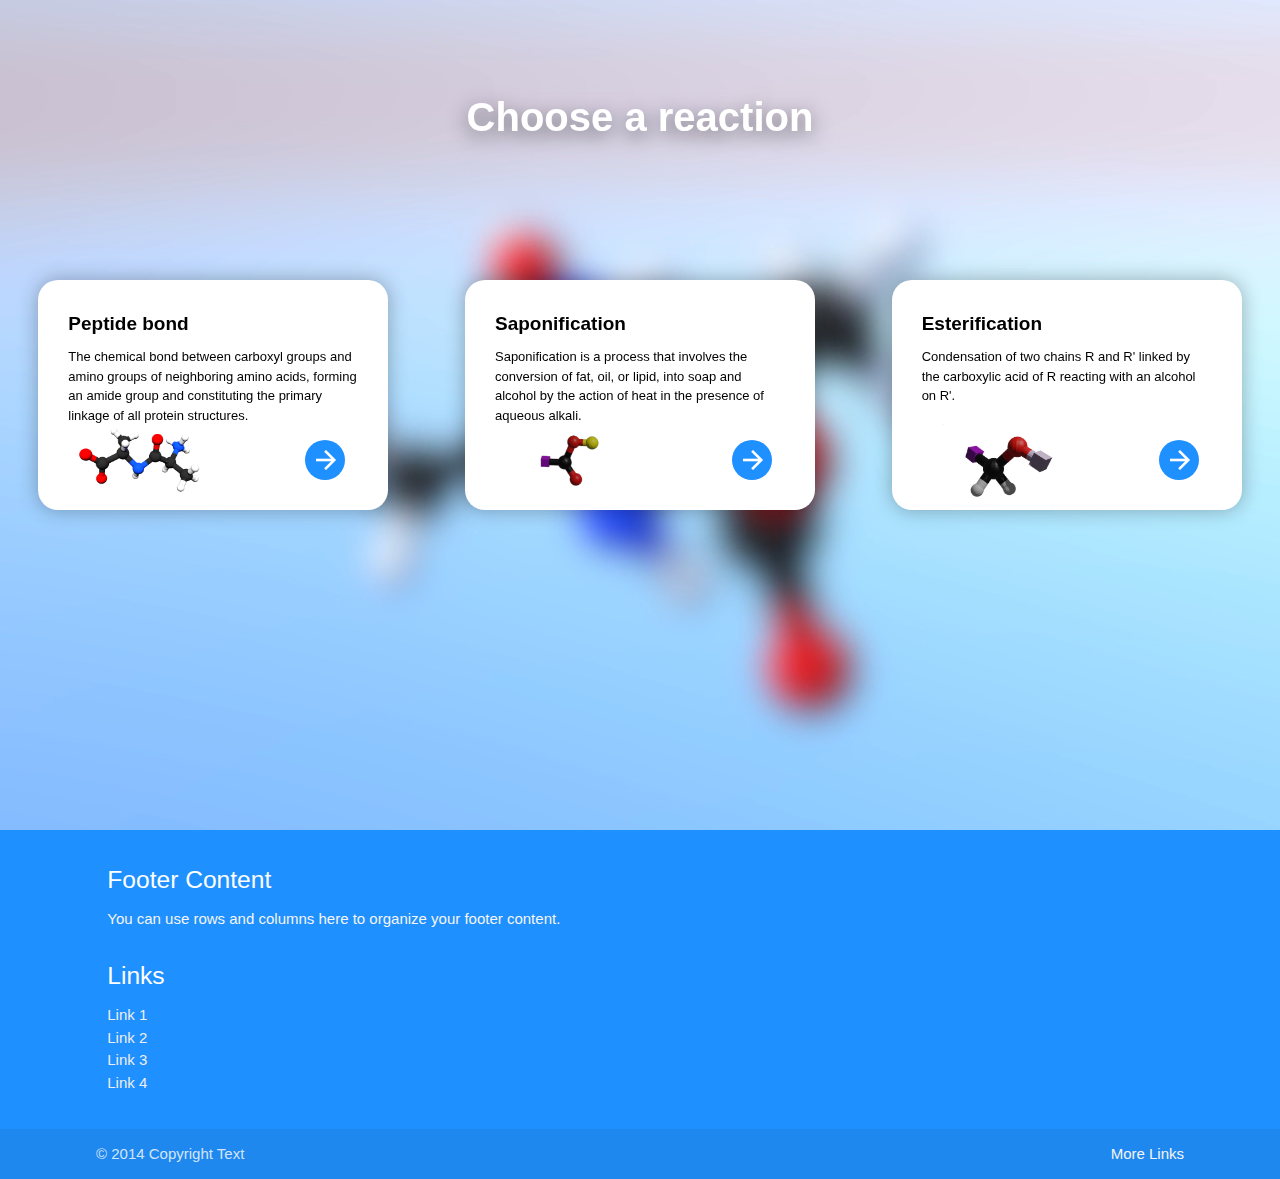
==== commit 6034b55b: "eval, sliders" ====
--- a/templates/index.html
+++ b/templates/index.html
@@ -59,7 +59,7 @@
 
     <form method="get" action="../static/assets/Markers.pdf">
         <button class = "download buttonLanguage" type = "submit" ><svg xmlns="http://www.w3.org/2000/svg" width="16" height="16" fill="currentColor" class="bi bi-download" viewBox="0 0 16 16">
-            <path d="M.5 9.9a.5.5 0 0 1 .5.5v2.5a1 1 0 0 0 1 1h12a1 1 0 0 0 1-1v-2.5a.5.5 0 0 1 1 0v2.5a2 2 0 0 1-2 2h3a2 2 0 0 1-2-2v-2.5a.5.5 0 0 1 .5-.5z"/>
+            <path d="M.5 9.9a.5.5 0 0 1 .5.5v2.5a1 1 0 0 0 1 1h12a1 1 0 0 0 1-1v-2.5a.5.5 0 0 1 1 0v2.5a2 2 0 0 1-2 2H2a2 2 0 0 1-2-2v-2.5a.5.5 0 0 1 .5-.5z"/>
             <path d="M7.646 11.854a.5.5 0 0 0 .708 0l3-3a.5.5 0 0 0-.708-.708L8.5 10.293V1.5a.5.5 0 0 0-1 0v8.793L5.354 8.146a.5.5 0 1 0-.708.708l3 3z"/></svg>
         </button>
     </form>
@@ -67,15 +67,17 @@
 
 <!-- reaction -->
 
-<div id="reaction"></div>
+<div id="reaction">
+</div>
+
 
 <!-- documentations -->
 
 <div id = "docu_ar">
 
     <div id ="french" class = "french"> <!--should b the first seen, with switch to english available through button-->
-        <div class = "title" ><h1>La réalité augmentée</h1><br></div>
-        <div class = "hemititle" ><h3>Comment ça marche ?</h3></div>
+        <div class = "title" ><h2><strong>La réalité augmentée</strong></h2></div>
+        <div class = "hemititle" ><h2>Comment ça marche ?</h2></div>
         <p class  = "main_text">
             La visualisation de réactions chimiques dans l’espace 3D est un exercice difficile. La Réalité Virtuelle est un outil puissant pour pallier cette difficulté,
             mais il est extrêmement coûteux. Le professeur assistant Emmanuel Bettler a donc souhaité mettre à disposition de ses étudiants de licence la Réalité Augmentée (AR).
@@ -96,8 +98,8 @@
 
     <!--English section, should be shown when clicking the button and vice-versa with the french one-->
     <div id = "english" class = "english">
-        <div class = "title" ><h1>Augmented Reality</h1><br></div>
-        <div class = "hemititle" ><h3>How does it work ?</h3></div>
+        <div class = "title" ><h2><strong>Augmented Reality</strong></h2></div>
+        <div class = "hemititle" ><h2>How does it work ?</h2></div>
         <p class  = "main_text">
             3D visualisation of chemical reactions is a difficult exercise. Virtual Reality is a powerful tool to remedy such difficulty, but it is very costly. Asst. Pr. Emmanuel Bettler decided to make available Augmented Reality (AR) to its bachelor students.
             AR is based on the principle of superposition on the screen of: a camera vue and virtual objects. The apparition, transformation and maintenance on the screen of these objects depends on the marker's visibility for the camera. These markers are printed motifs. Here is an example:
@@ -114,8 +116,8 @@
 
     <!-- Italian version -->
     <div id = "italian" class = "italian">
-        <div class = "title" ><h1>La realtà aumentata</h1><br></div>
-        <div class = "hemititle" ><h3>Come funziona?</h3></div>
+        <div class = "title" ><h2><strong>La realtà aumentata</strong></h2></div>
+        <div class = "hemititle" ><h2>Come funziona?</h2></div>
         <p class  = "main_text">
             La visualizzazione 3D di reazioni chimiche nello spazio est una prova difficile. La realtà virtuale è uno strumento che permette di superare questa difficoltà,
             ma sfortunatamente è una tecnologia troppo costosa per essere alla portata di tutti. Il professore Emmanuel Bettler ha quindi deciso di mettere a disposizione dei suoi studenti la Realtà Aumentata (AR).
@@ -139,8 +141,8 @@
 <div id = "docu_reac" class = "docu_reac">
     <!-- Documentation about reactions -->
     <div id ="french1" class = "french"> <!--should b the first seen, with switch to english available through button-->
-        <div class = title ><h1>Réactions explorables avec l’AR de ce projet :</h1><br></div>
-        <div class = hemititle ><h3>Réaction de saponification entre un acide gras et la potasse :</h3></div>
+        <div class = title ><h2><strong>Réactions explorables avec l’AR de ce projet :</strong></h2></div>
+        <div class = hemititle ><h2>Réaction de saponification entre un acide gras et la potasse :</h2></div>
         <p class  = main_text>
             La réaction de saponification est une réaction chimique qui transforme un ester carboxylique (groupement de la forme R-COO-R’), ou un acide carboxylique (R’ est remplacé par un groupement hydroxyle) en un ion carboxylate et un alcool si la molécule de départ était un ester sinon une molécule d’eau si c'était un acide carboxylique. Pour permettre la transformation, l’ester ou l’acide carboxylique doivent réagir avec une base forte, comme par exemple la potasse KOH, qui en milieu aqueux se dissocie en K+ et OH-.
             Le OH- libre dans l’eau sera donc capable de faire un attaque nucléophile sur le groupement R’ de l’ester ou le proton H du groupement carboxyle de l’acide gras.
@@ -154,10 +156,10 @@
             Cette réaction s’appelle réaction de saponification car le sel d’acide gras obtenu à fin réaction est plus communément appelé savon, et c’est pour cela qu'elle est amplement utilisée dans l’industrie chimique dans la production de produits pour l'hygiène.
             Apprenez-en plus sur <a href = "https://fr.wikipedia.org/wiki/Saponification">Wikipedia</a>.
         </p>
-        <div class = hemititle ><h3>Formation de la liaison peptidique :</h3></div>
+        <div class = hemititle ><h2>Formation de la liaison peptidique :</h2></div>
         <p class  = main_text>
             La formation de liaisons peptidiques est une réaction biochimique très importante pour la vie car il s’agit de la réaction qui permet d'enchainer et relier les acides aminés qui constituent les protéines.
-            La réaction qui mène à la formation de la liaison peptidique est une réaction de condensation entre  un groupement carboxylique -COOH et un groupement amine -Nh3 avec la libération d’une molécule d’eau.
+            La réaction qui mène à la formation de la liaison peptidique est une réaction de condensation entre  un groupement carboxylique -COOH et un groupement amine -NH2 avec la libération d’une molécule d’eau.
         </p>
         <img class = "reaction docuImg" src = "../static/assets/AminoacidCondensation.svg" alt = "Formation d'une liaison peptidique">
         <!--By V8rik at English Wikipedia - Own work, Public Domain, https://commons.wikimedia.org/w/index.php?curid=7890768-->
@@ -165,7 +167,7 @@
             La réaction mène à la formation d’une amide substituée où la résonance entre la liaison C=O et le doublet non liant de l’azote fait que la liaison peptidique soit un mélange entre une liaison simple et une liaison double.
             Apprenez-en plus sur <a href = "https://fr.wikipedia.org/wiki/Liaison_peptidique">Wikipedia</a>.
         </p>
-        <div class = hemititle ><h3>Formation de la liaison ester :</h3></div>
+        <div class = hemititle ><h2>Formation de la liaison ester :</h2></div>
         <p class  = main_text>
             La formation de liaison ester aussi appelée estérification consiste en la condensation d’un groupement acide carboxylique ( ou un dérivé ) avec un groupement alcool pour aboutir à un ester et un résidu (le résidu étant une molécule d’eau pour un acide carboxylique).
             Cette réaction est une réaction lente.
@@ -179,8 +181,8 @@
 
     <!--English section, should be shown when clicking the button and vice-versa with the french one-->
     <div id = "english1" class = "english">
-        <div class = title ><h1>Reactions to explore with this project:</h1><br></div>
-        <div class = hemititle ><h3>Saponification reaction between a fatty acid and potash:</h3></div>
+        <div class = title ><h2><strong>Reactions to explore with this project:</strong></h2></div>
+        <div class = hemititle ><h2>Saponification reaction between a fatty acid and potash:</h2></div>
         <p class  = main_text>
             Saponification reaction is a chemical reaction that transform a carboxylic ester (R-COO-R’ form) or a carboxylic acid (if R’ is replaced by OH) into a carboxylate ion and an alcohol (or water if R’ was a OH).To allow the transformation, the ester/carboxylic acid must react with a strong base like potash KOH, which dissolves in K+ and OH- in water. The free OH- will do a nucleophile attack on the R’ of the ester or H of the carboxylic group of the fatty acid.
         </p>
@@ -189,16 +191,16 @@
             Saponification has a cinetic order of 2 and can happen at ambient temperature. The reaction is total and exothermic. It also can be much more complex due to it happening with fatty acid esters of triglycerides.
             Learn more about it on <a href = "https://en.wikipedia.org/wiki/Saponification">Wikipedia</a>.
         </p>
-        <div class = hemititle ><h3>Formation of the peptidic bond:</h3></div>
-        <p class  = main_text>
-            The formation of peptidic bonds is a very important biochemical reaction for life as it chains amino acids to build proteins. More precisely it is the condensation of a carboxylic group (-COOH) and an amine group (-Nh3), and it frees a water molecule.
+        <div class = hemititle ><h2>Formation of the peptidic bond:</h2></div>
+        <p class  = main_text>
+            The formation of peptidic bonds is a very important biochemical reaction for life as it chains amino acids to build proteins. More precisely it is the condensation of a carboxylic group (-COOH) and an amine group (-NH2), and it frees a water molecule.
         </p>
         <img class = "reaction docuImg" src = "../static/assets/AminoacidCondensation.svg" alt = "Petpid bond formation">
         <p class = main_text>
             That reaction leads to the formation of an amino substituted where the resonance between the C=O bond and the non-binding doublet is balanced between simple and double bond. The final product is ... soap !
             Learn more about it on <a href = "https://en.wikipedia.org/wiki/Peptide_bond">Wikipedia</a> </a>.
         </p>
-        <div class = hemititle ><h3>Ester bond formation:</h3></div>
+        <div class = hemititle ><h2>Ester bond formation:</h2></div>
         <p class  = main_text>
             The formation of the ester bond, also called esterification consists in the condensation of a carboxylic acid group (or similar) with an alcohol group to give rise to the ester and a residue (water in case of a carboxylic).
         </p>
@@ -210,8 +212,8 @@
     </div>
 
     <div id ="italian1" class = "italian"> <!-- italian versions of the doc-->
-        <div class = title ><h1>Reazioni disponibili con la realtà aumentata<br>di questo progetto:</h1><br></div>
-        <div class = hemititle ><h3>Razione di saponificazione fra un acido grasso e l'idrossido di potassio:</h3></div>
+        <div class = title ><h2><strong>Reazioni disponibili con la realtà aumentata<br>di questo progetto:</strong></h2></div>
+        <div class = hemititle ><h2>Razione di saponificazione fra un acido grasso e l'idrossido di potassio:</h2></div>
         <p class  = main_text>
             La reazione di saponificazione è una reazione chimica che trasforma un estere carbossilico (gruppo chimico della forma R-COO-R'), o un acido carbossilico (con un -OH al posto di R') in un ione carbossilato e un alcool (se la molecola di partenza era un estere) o in una molecola d'acqua (se era un acido carbossilico).
             Per permettere la trasformazione, l'estere o l'acido carbossilico devono reagire con una base forte, come per esempio l'idrossido di potassio (KOH), che in acqua si dissocia in K+ e OH-. L'OH- libero può quindi effettuare un attacco nucleofilo su R' (per l'estere) o sull'idrogeno (per l'acido carbossilico).
@@ -224,10 +226,10 @@
             La reazione piglia il nome di saponificazione perché il sale d'acido grasso ottenuto è più comunemente chiamato sapone, e per questa ragione è ampiamente utilizzata nell'industria chimica nella produzione di prodotti per l'igigene.
             Per saperne di più su <a href = "https://it.wikipedia.org/wiki/Saponificazione">Wikipedia</a>.
         </p>
-        <div class = hemititle ><h3>Formazione del legame peptidico:</h3></div>
+        <div class = hemititle ><h2>Formazione del legame peptidico:</h2></div>
         <p class  = main_text>
             La formazione dei legami peptidici è una reazione biochimica molto importante per la vita perché si tratta della reazione che permette di legare gli amminoacidi gli uni agli altri per formare in seguito le proteine.
-            Da un punto di vista puramente chimico, si tratta di una reazione di condensazione, tra il gruppo carbossilico -COOH di un amminoacido e il gruppo -Nh3 di un altro amminoacido, che libera quindi una molecola d'acqua.
+            Da un punto di vista puramente chimico, si tratta di una reazione di condensazione, tra il gruppo carbossilico -COOH di un amminoacido e il gruppo -NH2 di un altro amminoacido, che libera quindi una molecola d'acqua.
             Per saperne di più su <a href = "https://it.wikipedia.org/wiki/Legame_peptidico">Wikipedia</a>.
         </p>
         <img class = "reaction docuImg" src = "../static/assets/AminoacidCondensation.svg" alt = "Formation d'une liaison peptidique">
@@ -235,7 +237,7 @@
             La reazione forma quello che viene chiamato ammide sostituta,dove la resonanza fra il legame C=O e il doppietto elettronico non condiviso dell'azoto fa che il legame peptidico sia in realtà un misto fra legame semplice e doppio.
             Per saperne di più su <a href = "https://it.wikipedia.org/wiki/Legame_peptidico">Wikipedia</a>.
         </p>
-        <div class = hemititle ><h3>Processo di esterificazione:</h3></div>
+        <div class = hemititle ><h2>Processo di esterificazione:</h2></div>
         <p class  = main_text>
             L'esterificazione consiste nella condensazione di un acido carbossilico (o di un suo derivato) e di un alcol in un estere e un residuo (una molecola d'acqua per gli acidi carbossilici). Il prodotto finale è ... il sapone
             La reazione è una reazione lenta.
@@ -246,6 +248,7 @@
         </p>
     </div>
 </div>
+
 <footer class="page-footer">
     <div class="container">
         <div class="row">
@@ -282,6 +285,9 @@
 <script src="/static/aframe-ar.js"></script>
 <script src="/static/hbondprotontransferclient.js"></script>
 <script type="module" src="/static/main.js"></script>
-<!--<script type="module" src="/static/module/h3o.js"></script>-->
+<!--<script type="module" src="/static/module/h2o.js"></script>-->
+<script>    
+
+</script>
 
 </html>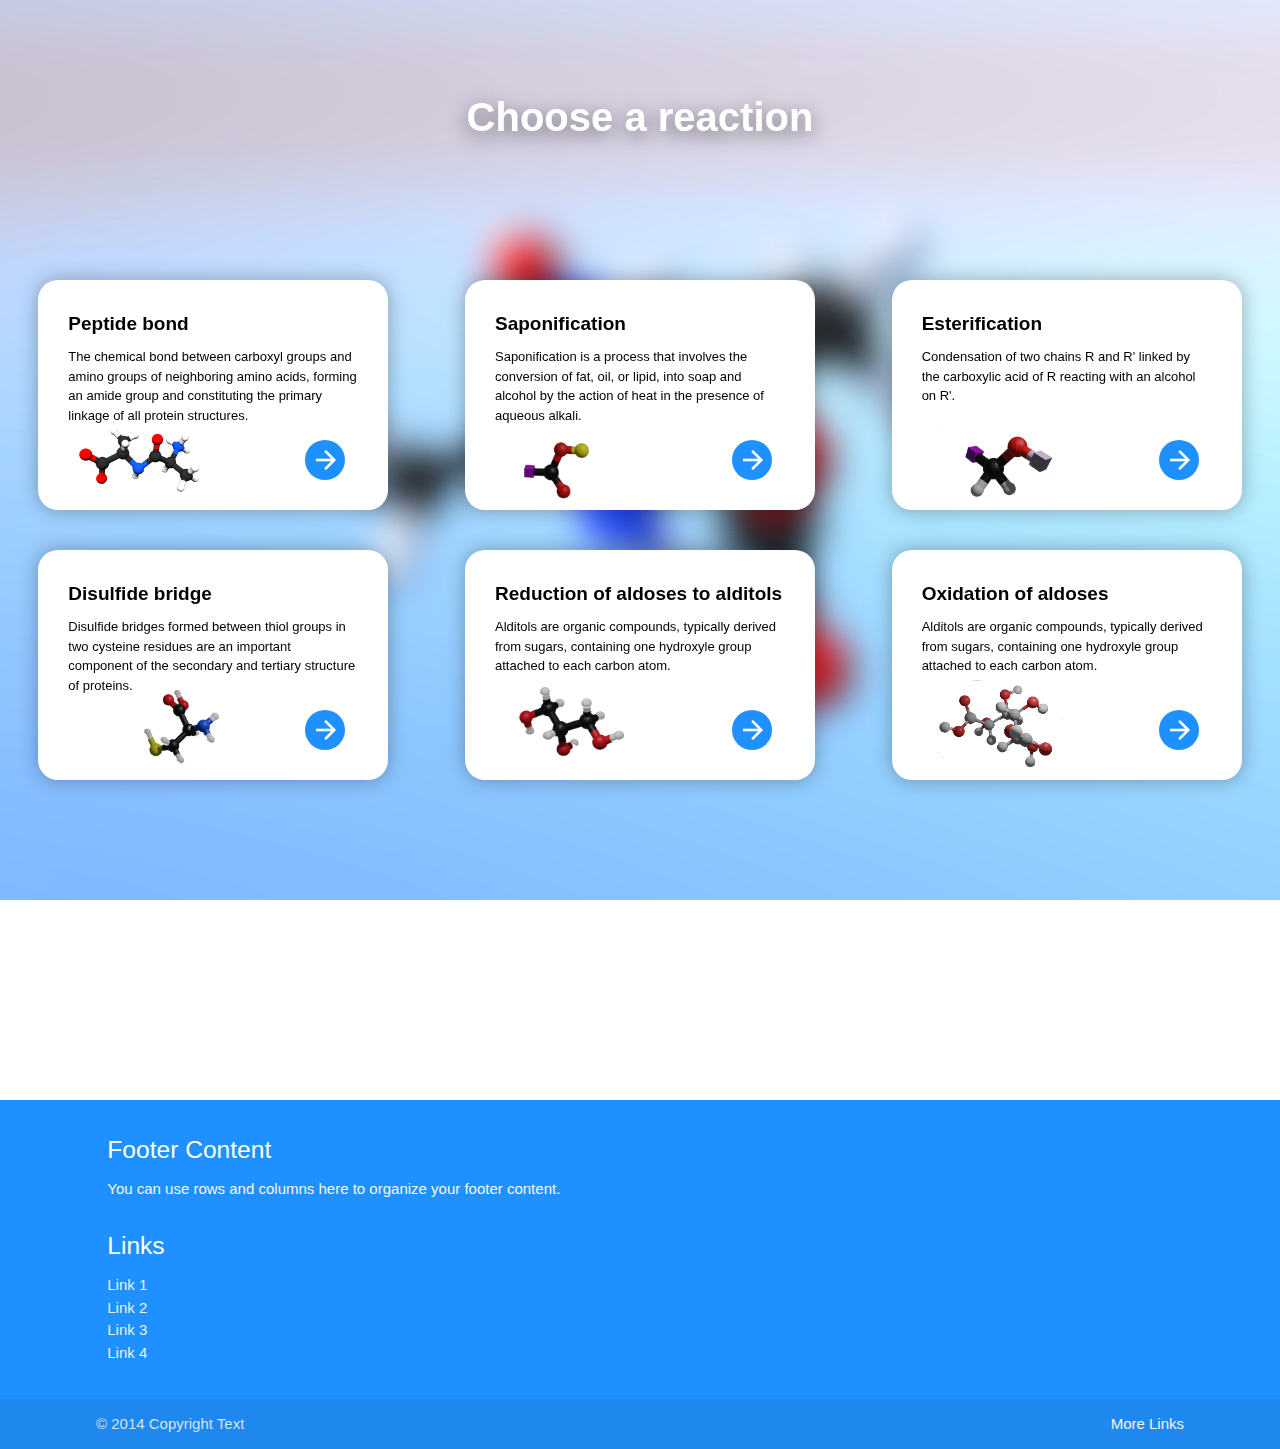
==== commit db458001: "new model reac1" ====
--- a/templates/index.html
+++ b/templates/index.html
@@ -59,7 +59,7 @@
 
     <form method="get" action="../static/assets/Markers.pdf">
         <button class = "download buttonLanguage" type = "submit" ><svg xmlns="http://www.w3.org/2000/svg" width="16" height="16" fill="currentColor" class="bi bi-download" viewBox="0 0 16 16">
-            <path d="M.5 9.9a.5.5 0 0 1 .5.5v2.5a1 1 0 0 0 1 1h12a1 1 0 0 0 1-1v-2.5a.5.5 0 0 1 1 0v2.5a2 2 0 0 1-2 2H2a2 2 0 0 1-2-2v-2.5a.5.5 0 0 1 .5-.5z"/>
+            <path d="M.5 9.9a.5.5 0 0 1 .5.5v2.5a1 1 0 0 0 1 1h12a1 1 0 0 0 1-1v-2.5a.5.5 0 0 1 1 0v2.5a2 2 0 0 1-2 2h3a2 2 0 0 1-2-2v-2.5a.5.5 0 0 1 .5-.5z"/>
             <path d="M7.646 11.854a.5.5 0 0 0 .708 0l3-3a.5.5 0 0 0-.708-.708L8.5 10.293V1.5a.5.5 0 0 0-1 0v8.793L5.354 8.146a.5.5 0 1 0-.708.708l3 3z"/></svg>
         </button>
     </form>
@@ -67,17 +67,15 @@
 
 <!-- reaction -->
 
-<div id="reaction">
-</div>
-
+<div id="reaction"></div>
 
 <!-- documentations -->
 
 <div id = "docu_ar">
 
     <div id ="french" class = "french"> <!--should b the first seen, with switch to english available through button-->
-        <div class = "title" ><h2><strong>La réalité augmentée</strong></h2></div>
-        <div class = "hemititle" ><h2>Comment ça marche ?</h2></div>
+        <div class = "title" ><h1>La réalité augmentée</h1><br></div>
+        <div class = "hemititle" ><h3>Comment ça marche ?</h3></div>
         <p class  = "main_text">
             La visualisation de réactions chimiques dans l’espace 3D est un exercice difficile. La Réalité Virtuelle est un outil puissant pour pallier cette difficulté,
             mais il est extrêmement coûteux. Le professeur assistant Emmanuel Bettler a donc souhaité mettre à disposition de ses étudiants de licence la Réalité Augmentée (AR).
@@ -94,12 +92,21 @@
         <img class = "schematic docuImg" src = "../static/assets/schema_AR.png" alt = "schémas du fonctironnement de l'ar">
         <p class = "main_text">Une illustration en vidéo :</p>
         <iframe width="560" height="315" src="https://www.youtube.com/embed/-vkovOVkMp8" frameborder="0" allow="accelerometer; autoplay; clipboard-write; encrypted-media; gyroscope; picture-in-picture" allowfullscreen></iframe>
+        <p class = "main_text">La caméra :<br>
+        Comme la caméra (si vous en avez une) de votre écran de pc portable n'est probablement adaptée à l'exercice de la RA, qui requiert de voir les marqueurs du dessus,
+        voici des applications qui vous permettent d'utiliser votre téléphone comme caméra :</p>
+        <ul class = "collection main_text">
+            <li class = "collection-item main_text"><a href = "https://iriun.com/">Iriun</a> (Mac 10.13+, Windows et Linux 18.04 Bionic Beaver +)</li>
+            <li class = "collection-item main_text"><a href = "https://www.elgato.com/fr/epoccam">Epocam</a> (Mac, Windows)</li>
+            <li class = "collection-item main_text"><a href = "https://www.e2esoft.com/ivcam/">ivCam</a>(Windows)</li>
+        </ul>
+        <p class = "main_text">En l'installant vur votre ordinateur et sur votre téléphone, vous pourrez utiliser la caméra de celui-ci comme webcam via le réseau wifi.</p>
     </div>
 
     <!--English section, should be shown when clicking the button and vice-versa with the french one-->
     <div id = "english" class = "english">
-        <div class = "title" ><h2><strong>Augmented Reality</strong></h2></div>
-        <div class = "hemititle" ><h2>How does it work ?</h2></div>
+        <div class = "title" ><h1>Augmented Reality</h1><br></div>
+        <div class = "hemititle" ><h3>How does it work ?</h3></div>
         <p class  = "main_text">
             3D visualisation of chemical reactions is a difficult exercise. Virtual Reality is a powerful tool to remedy such difficulty, but it is very costly. Asst. Pr. Emmanuel Bettler decided to make available Augmented Reality (AR) to its bachelor students.
             AR is based on the principle of superposition on the screen of: a camera vue and virtual objects. The apparition, transformation and maintenance on the screen of these objects depends on the marker's visibility for the camera. These markers are printed motifs. Here is an example:
@@ -112,12 +119,21 @@
         <img class = "schematic docuImg" src = "../static/assets/schema_AR.png" alt = "Schematic of the ar in use:">
         <p class = "main_text">Illustrative video:</p>
         <iframe width="560" height="315" src="https://www.youtube.com/embed/-vkovOVkMp8" frameborder="0" allow="accelerometer; autoplay; clipboard-write; encrypted-media; gyroscope; picture-in-picture" allowfullscreen></iframe>
+        <p class = "main_text">The camera:<br> 
+            Because the webcam of your laptop (if you have one) is probably not suited to AR, which requires you to see the markers from above, here is a list of applications that allow you to use your phone as a substitute:</p>
+        <ul class = "collection main_text">
+            <li class = "collection-item main_text"><a href = "https://iriun.com/">Iriun</a> (Mac 10.13+, Windows et Linux 18.04 Bionic Beaver +)</li>
+            <li class = "collection-item main_text"><a href = "https://www.elgato.com/fr/epoccam">Epocam</a> (Mac, Windows)</li>
+            <li class = "collection-item main_text"><a href = "https://www.e2esoft.com/ivcam/">ivCam</a>(Windows)</li>
+        </ul>
+        <p class = "main_text">By installing it on your computer and your phone you can us e the camera of your phone as a webcam via the Wifi network.
+        </p>
     </div>
 
     <!-- Italian version -->
     <div id = "italian" class = "italian">
-        <div class = "title" ><h2><strong>La realtà aumentata</strong></h2></div>
-        <div class = "hemititle" ><h2>Come funziona?</h2></div>
+        <div class = "title" ><h1>La realtà aumentata</h1><br></div>
+        <div class = "hemititle" ><h3>Come funziona?</h3></div>
         <p class  = "main_text">
             La visualizzazione 3D di reazioni chimiche nello spazio est una prova difficile. La realtà virtuale è uno strumento che permette di superare questa difficoltà,
             ma sfortunatamente è una tecnologia troppo costosa per essere alla portata di tutti. Il professore Emmanuel Bettler ha quindi deciso di mettere a disposizione dei suoi studenti la Realtà Aumentata (AR).
@@ -135,17 +151,27 @@
         <img class = "schematic docuImg" src = "../static/assets/schema_AR.png" alt = "Schemi di funzionamento dell'ar">
         <p class = "main_text">Video illustrattivo:</p>
         <iframe width="560" height="315" src="https://www.youtube.com/embed/-vkovOVkMp8" frameborder="0" allow="accelerometer; autoplay; clipboard-write; encrypted-media; gyroscope; picture-in-picture" allowfullscreen></iframe>
+        <p class = "main_text">La fotocamera:<br> 
+        Poiché la telecamera (se ne avete una) sullo schermo del vostro portatile non è probabilmente adatta per l'AR, che richiede di vedere i marcatori dall'alto,
+        Ecco alcune applicazioni che ti permettono di usare il tuo telefono come una macchina fotografica:</p>
+        <ul class = "collection main_text">
+            <li class = "collection-item main_text"><a href = "https://iriun.com/">Iriun</a> (Mac 10.13+, Windows et Linux 18.04 Bionic Beaver +)</li>
+            <li class = "collection-item main_text"><a href = "https://www.elgato.com/fr/epoccam">Epocam</a> (Mac, Windows)</li>
+            <li class = "collection-item main_text"><a href = "https://www.e2esoft.com/ivcam/">ivCam</a>(Windows)</li>
+        </ul>
+        <p class = "main_text">Installandolo sul tuo computer e sul tuo telefono puoi usare la fotocamera del tuo telefono come una webcam attraverso la rete Wifi.
+        </p>
     </div>
 </div>
 
 <div id = "docu_reac" class = "docu_reac">
     <!-- Documentation about reactions -->
     <div id ="french1" class = "french"> <!--should b the first seen, with switch to english available through button-->
-        <div class = title ><h2><strong>Réactions explorables avec l’AR de ce projet :</strong></h2></div>
-        <div class = hemititle ><h2>Réaction de saponification entre un acide gras et la potasse :</h2></div>
+        <div class = title ><h1>Réactions explorables avec l’AR de ce projet :</h1><br></div>
+        <div class = hemititle ><h3>Réaction de saponification entre un acide gras et la potasse :</h3></div>
         <p class  = main_text>
             La réaction de saponification est une réaction chimique qui transforme un ester carboxylique (groupement de la forme R-COO-R’), ou un acide carboxylique (R’ est remplacé par un groupement hydroxyle) en un ion carboxylate et un alcool si la molécule de départ était un ester sinon une molécule d’eau si c'était un acide carboxylique. Pour permettre la transformation, l’ester ou l’acide carboxylique doivent réagir avec une base forte, comme par exemple la potasse KOH, qui en milieu aqueux se dissocie en K+ et OH-.
-            Le OH- libre dans l’eau sera donc capable de faire un attaque nucléophile sur le groupement R’ de l’ester ou le proton H du groupement carboxyle de l’acide gras.
+            Le OH- libre dans l’eau sera donc capable de faire un attaque nucléophile sur le groupement R’ de l’ester ou le proton H du groupement carboxyle de <a href = "https://pubchem.ncbi.nlm.nih.gov/compound/Fatty-acids_-C14-18-and-C16-18-unsatd">l’acide gras</a>.
         </p>
         <img class = "reaction docuImg" src = "../static/assets/Saponification.PNG" alt = "La réaction de saponification">
         <!--Par Original téléversé par Rhadamante sur Wikipédia français. — Transféré de fr.wikipedia à Commons par Bloody-libu utilisant CommonsHelper., CC BY-SA 3.0, https://commons.wikimedia.org/w/index.php?curid=20534114-->
@@ -156,10 +182,10 @@
             Cette réaction s’appelle réaction de saponification car le sel d’acide gras obtenu à fin réaction est plus communément appelé savon, et c’est pour cela qu'elle est amplement utilisée dans l’industrie chimique dans la production de produits pour l'hygiène.
             Apprenez-en plus sur <a href = "https://fr.wikipedia.org/wiki/Saponification">Wikipedia</a>.
         </p>
-        <div class = hemititle ><h2>Formation de la liaison peptidique :</h2></div>
+        <div class = hemititle ><h3>Formation de la liaison peptidique :</h3></div>
         <p class  = main_text>
             La formation de liaisons peptidiques est une réaction biochimique très importante pour la vie car il s’agit de la réaction qui permet d'enchainer et relier les acides aminés qui constituent les protéines.
-            La réaction qui mène à la formation de la liaison peptidique est une réaction de condensation entre  un groupement carboxylique -COOH et un groupement amine -NH2 avec la libération d’une molécule d’eau.
+            La réaction qui mène à la formation de la liaison peptidique est une réaction de condensation entre  un groupement carboxylique -COOH et un groupement amine -Nh3 avec la libération d’une molécule d’eau.
         </p>
         <img class = "reaction docuImg" src = "../static/assets/AminoacidCondensation.svg" alt = "Formation d'une liaison peptidique">
         <!--By V8rik at English Wikipedia - Own work, Public Domain, https://commons.wikimedia.org/w/index.php?curid=7890768-->
@@ -167,7 +193,7 @@
             La réaction mène à la formation d’une amide substituée où la résonance entre la liaison C=O et le doublet non liant de l’azote fait que la liaison peptidique soit un mélange entre une liaison simple et une liaison double.
             Apprenez-en plus sur <a href = "https://fr.wikipedia.org/wiki/Liaison_peptidique">Wikipedia</a>.
         </p>
-        <div class = hemititle ><h2>Formation de la liaison ester :</h2></div>
+        <div class = hemititle ><h3>Formation de la liaison ester :</h3></div>
         <p class  = main_text>
             La formation de liaison ester aussi appelée estérification consiste en la condensation d’un groupement acide carboxylique ( ou un dérivé ) avec un groupement alcool pour aboutir à un ester et un résidu (le résidu étant une molécule d’eau pour un acide carboxylique).
             Cette réaction est une réaction lente.
@@ -177,30 +203,37 @@
             Cette réaction donne lieu à la formation d'une amine substituée au lieu de la raisonnance entre la liaison double C=O et le doublet non liant de l'azote. Le produit final est ... le savon !
             Apprenez-en plus sur <a href = "https://fr.wikipedia.org/wiki/Est%C3%A9rification">Wikipedia</a>.
         </p>
+        <div class = hemititle ><h3>Oxydation d'un sucre :</h3></div>
+        <p class  = main_text>
+            Les aldoses possèdent un groupement aldéhyde oxydable. L’oxydation forte du <a href = "https://pubchem.ncbi.nlm.nih.gov/compound/D-glucose">D-glucose</a> le transforme en <a href = "https://pubchem.ncbi.nlm.nih.gov/compound/33037">acide gluconique</a> : le suffixe -ose est remplacé par le suffixe -onique ou onate. 
+            Cette réaction d’oxydation est très spécifique et fait intervenir l’enzyme glucose-oxydase. La réaction utilise du O2 et produit de l’eau oxygénée. Ces propriétés permettent de procéder à des 
+            tests de mesure de glycémie en ajoutant un composé incolore dont la réaction avec l’eau oxygénée produira un colorant.
+        </p>
+        <img class = "reaction  docuImg" src = "../static/module/reaction6/infoImage.png" alt = "oxydation d'un sucre, le D-glucose">
     </div>
 
     <!--English section, should be shown when clicking the button and vice-versa with the french one-->
     <div id = "english1" class = "english">
-        <div class = title ><h2><strong>Reactions to explore with this project:</strong></h2></div>
-        <div class = hemititle ><h2>Saponification reaction between a fatty acid and potash:</h2></div>
-        <p class  = main_text>
-            Saponification reaction is a chemical reaction that transform a carboxylic ester (R-COO-R’ form) or a carboxylic acid (if R’ is replaced by OH) into a carboxylate ion and an alcohol (or water if R’ was a OH).To allow the transformation, the ester/carboxylic acid must react with a strong base like potash KOH, which dissolves in K+ and OH- in water. The free OH- will do a nucleophile attack on the R’ of the ester or H of the carboxylic group of the fatty acid.
+        <div class = title ><h1>Reactions to explore with this project:</h1><br></div>
+        <div class = hemititle ><h3>Saponification reaction between a fatty acid and potash:</h3></div>
+        <p class  = main_text>
+            Saponification reaction is a chemical reaction that transform a carboxylic ester (R-COO-R’ form) or a carboxylic acid (if R’ is replaced by OH) into a carboxylate ion and an alcohol (or water if R’ was a OH).To allow the transformation, the ester/carboxylic acid must react with a strong base like potash KOH, which dissolves in K+ and OH- in water. The free OH- will do a nucleophile attack on the R’ of the ester or H of the carboxylic group of the <a href = "https://pubchem.ncbi.nlm.nih.gov/compound/Fatty-acids_-C14-18-and-C16-18-unsatd">fatty acid</a>.
         </p>
         <img class = "reaction docuImg" src = "../static/assets/Saponification.PNG" alt = "Saponification">
         <p class = main_text>
             Saponification has a cinetic order of 2 and can happen at ambient temperature. The reaction is total and exothermic. It also can be much more complex due to it happening with fatty acid esters of triglycerides.
             Learn more about it on <a href = "https://en.wikipedia.org/wiki/Saponification">Wikipedia</a>.
         </p>
-        <div class = hemititle ><h2>Formation of the peptidic bond:</h2></div>
-        <p class  = main_text>
-            The formation of peptidic bonds is a very important biochemical reaction for life as it chains amino acids to build proteins. More precisely it is the condensation of a carboxylic group (-COOH) and an amine group (-NH2), and it frees a water molecule.
+        <div class = hemititle ><h3>Formation of the peptidic bond:</h3></div>
+        <p class  = main_text>
+            The formation of peptidic bonds is a very important biochemical reaction for life as it chains amino acids to build proteins. More precisely it is the condensation of a carboxylic group (-COOH) and an amine group (-Nh3), and it frees a water molecule.
         </p>
         <img class = "reaction docuImg" src = "../static/assets/AminoacidCondensation.svg" alt = "Petpid bond formation">
         <p class = main_text>
             That reaction leads to the formation of an amino substituted where the resonance between the C=O bond and the non-binding doublet is balanced between simple and double bond. The final product is ... soap !
             Learn more about it on <a href = "https://en.wikipedia.org/wiki/Peptide_bond">Wikipedia</a> </a>.
         </p>
-        <div class = hemititle ><h2>Ester bond formation:</h2></div>
+        <div class = hemititle ><h3>Ester bond formation:</h3></div>
         <p class  = main_text>
             The formation of the ester bond, also called esterification consists in the condensation of a carboxylic acid group (or similar) with an alcohol group to give rise to the ester and a residue (water in case of a carboxylic).
         </p>
@@ -209,11 +242,18 @@
             That reaction leads to the formation of an amino substituted where the resonance between the C=O bond and the non-binding doublet is balanced between simple and double bond.
             Learn more about it on <a href = "https://en.wikipedia.org/wiki/Fischer%E2%80%93Speier_esterification">Wikipedia</a> </a>.<br>
         </p>
+        <div class = hemititle ><h3>Sugar oxydation:</h3></div>
+        <p class  = main_text>
+            Aldoses have an oxydable aldehyde. Strong oxydation of <a href = "https://pubchem.ncbi.nlm.nih.gov/compound/D-glucose">D-glucose</a> change it to <a href = "https://pubchem.ncbi.nlm.nih.gov/compound/33037 " >gluconic acid</a>: the suffix -ose is replaced par the suffix -onic or onat. 
+            This reaction is very specific and requires the enzyme glucoseoydase. It uses another substrate, O2, and produces oxygenated water (or hydrogen peroxide). 
+            These properties help mesure blood glucose level by adding a reagent that is colored by its reaction wit the oxygenated water.
+        </p>
+        <img class = "reaction  docuImg" src = "../static/module/reaction6/infoImage.png" alt = "oxydation d'un sucre, le D-glucose">
     </div>
 
     <div id ="italian1" class = "italian"> <!-- italian versions of the doc-->
-        <div class = title ><h2><strong>Reazioni disponibili con la realtà aumentata<br>di questo progetto:</strong></h2></div>
-        <div class = hemititle ><h2>Razione di saponificazione fra un acido grasso e l'idrossido di potassio:</h2></div>
+        <div class = title ><h1>Reazioni disponibili con la realtà aumentata<br>di questo progetto:</h1><br></div>
+        <div class = hemititle ><h3>Razione di saponificazione fra un acido grasso e l'idrossido di potassio:</h3></div>
         <p class  = main_text>
             La reazione di saponificazione è una reazione chimica che trasforma un estere carbossilico (gruppo chimico della forma R-COO-R'), o un acido carbossilico (con un -OH al posto di R') in un ione carbossilato e un alcool (se la molecola di partenza era un estere) o in una molecola d'acqua (se era un acido carbossilico).
             Per permettere la trasformazione, l'estere o l'acido carbossilico devono reagire con una base forte, come per esempio l'idrossido di potassio (KOH), che in acqua si dissocia in K+ e OH-. L'OH- libero può quindi effettuare un attacco nucleofilo su R' (per l'estere) o sull'idrogeno (per l'acido carbossilico).
@@ -221,15 +261,15 @@
         <img class = "reaction docuImg" src = "../static/assets/Saponification.PNG" alt = "La réaction de saponification">
         <p class = main_text>
             La saponificazione è una reazione piuttosto lenta (reazione di ordine 2) ma che si produce però a temperatura ambiente. La reazione è totale quindi i reagenti (l'acido grasso e la base) sono completamente consumati alla fine e si tratta di una reazione esotermica (libera dell'energia termica).
-            La reazione di saponificazione può essere ben più complessa di cosi perché può effettuarsi su gli estere di acifi grassi dei trigliceridi.
+            La reazione di saponificazione può essere ben più complessa di cosi perché può effettuarsi su gli estere di <a href = "https://pubchem.ncbi.nlm.nih.gov/compound/Fatty-acids_-C14-18-and-C16-18-unsatd">acifi grassi</a> dei trigliceridi.
             <br>
             La reazione piglia il nome di saponificazione perché il sale d'acido grasso ottenuto è più comunemente chiamato sapone, e per questa ragione è ampiamente utilizzata nell'industria chimica nella produzione di prodotti per l'igigene.
             Per saperne di più su <a href = "https://it.wikipedia.org/wiki/Saponificazione">Wikipedia</a>.
         </p>
-        <div class = hemititle ><h2>Formazione del legame peptidico:</h2></div>
+        <div class = hemititle ><h3>Formazione del legame peptidico:</h3></div>
         <p class  = main_text>
             La formazione dei legami peptidici è una reazione biochimica molto importante per la vita perché si tratta della reazione che permette di legare gli amminoacidi gli uni agli altri per formare in seguito le proteine.
-            Da un punto di vista puramente chimico, si tratta di una reazione di condensazione, tra il gruppo carbossilico -COOH di un amminoacido e il gruppo -NH2 di un altro amminoacido, che libera quindi una molecola d'acqua.
+            Da un punto di vista puramente chimico, si tratta di una reazione di condensazione, tra il gruppo carbossilico -COOH di un amminoacido e il gruppo -Nh3 di un altro amminoacido, che libera quindi una molecola d'acqua.
             Per saperne di più su <a href = "https://it.wikipedia.org/wiki/Legame_peptidico">Wikipedia</a>.
         </p>
         <img class = "reaction docuImg" src = "../static/assets/AminoacidCondensation.svg" alt = "Formation d'une liaison peptidique">
@@ -237,7 +277,7 @@
             La reazione forma quello che viene chiamato ammide sostituta,dove la resonanza fra il legame C=O e il doppietto elettronico non condiviso dell'azoto fa che il legame peptidico sia in realtà un misto fra legame semplice e doppio.
             Per saperne di più su <a href = "https://it.wikipedia.org/wiki/Legame_peptidico">Wikipedia</a>.
         </p>
-        <div class = hemititle ><h2>Processo di esterificazione:</h2></div>
+        <div class = hemititle ><h3>Processo di esterificazione:</h3></div>
         <p class  = main_text>
             L'esterificazione consiste nella condensazione di un acido carbossilico (o di un suo derivato) e di un alcol in un estere e un residuo (una molecola d'acqua per gli acidi carbossilici). Il prodotto finale è ... il sapone
             La reazione è una reazione lenta.
@@ -248,7 +288,6 @@
         </p>
     </div>
 </div>
-
 <footer class="page-footer">
     <div class="container">
         <div class="row">
@@ -283,11 +322,10 @@
 <script src="https://aframe.io/releases/1.0.0/aframe.min.js"></script>
 <!-- a locale source in which a 'letterA' preset(a new marker) had been added -->
 <script src="/static/aframe-ar.js"></script>
+<!--script src="https://raw.githack.com/AR-js-org/AR.js/master/aframe/build/aframe-ar.js"></script-->
+<!--script src="https://raw.githack.com/AR-js-org/AR.js/master/three.js/build/ar.js"></script-->
 <script src="/static/hbondprotontransferclient.js"></script>
 <script type="module" src="/static/main.js"></script>
-<!--<script type="module" src="/static/module/h2o.js"></script>-->
-<script>    
-
-</script>
+<!--<script type="module" src="/static/module/h3o.js"></script>-->
 
 </html>--- a/static/style.css
+++ b/static/style.css
@@ -152,6 +152,125 @@
     background-color: #105ba7;
 }
 
+/* legend stuff */
+
+#legendContainer{
+    position: fixed;
+    bottom: 60px;
+    right: 30px;
+    background-color: rgba(0, 0, 0, 0.2);
+    z-index: 1;
+    width: 170px;
+    min-height: 370px;
+    border-radius: 20px;
+}
+
+/* slider stuff */
+
+.slideContainer {
+    position: fixed;
+    bottom: 10px;
+    left: 30px;
+    text-align: left;
+    z-index: 1;
+    background-color: rgba(255, 255, 255, 0.6);
+    border-radius: 20px;
+}
+
+.range-slider {
+    height: 80px;
+    width: 350px;
+    border-radius: 10px;
+    padding: 0 65px 0 65px;
+    padding-top: 6px;
+}
+
+.slider-name {
+    position: fixed;
+    width: 20px;
+    font-size: 15px;
+    font-weight: 900;
+    color: black;
+}
+
+.range-slider .sliderValue {
+    position: relative;
+    width: 100%;
+}
+
+.range-slider .sliderValue span {
+    position: absolute;
+    height: 30px;
+    width: 30px;
+    text-align: center;
+    font-weight: 600;
+    color:black;
+    transform: translateX(-50%) scale(0);
+    transform-origin: bottom;
+    transition: transform 0.3s ease-in-out;
+    line-height: 37px;
+    z-index: 2;
+}
+
+.range-slider .sliderValue span.show {
+    transform: translateX(-50%) scale(1);
+}
+
+.range-slider .sliderValue span:after {
+    position: absolute;
+    content: "";
+    height: 35px;
+    width: 35px;
+    background: white;
+    left: 50%; 
+    transform: translateX(-50%) rotate(45deg);
+    box-shadow: rgba(0, 0, 0, 0.3) 0 0 20px;
+    z-index: -1;
+    border-top-left-radius: 50%;
+    border-top-right-radius: 50%;
+    border-bottom-left-radius: 50%;
+}
+
+.range-slider .field {
+    position: relative;
+    display: flex;
+    align-items: center;
+    justify-content: center;
+    height: 100%;
+}
+
+.range-slider .field .value {
+    position: absolute;
+    font-size: 18px;
+    font-weight: 600;
+    color: black;
+}
+
+.range-slider .field .value.left {
+    left: -40px;
+}
+
+.range-slider .field .value.right {
+    right: -43px;
+}
+
+.range-slider .field input{
+    -webkit-appearance: none;
+    height: 3px;
+    width: 100%;
+    border-radius: 5px;
+    outline: none;
+    border: none;
+}
+
+.range-slider .field input::-webkit-slider-thumb {
+    -webkit-appearance: none;
+    height: 20px;
+    width: 20px;
+    background: black;
+    border: 2px solid #fff;
+    cursor: pointer;
+}
 
 /* ------- MENU ------- */
 
@@ -306,9 +425,8 @@
     }
 }
 
-/* Documentation */
-
-/* Documentation */
+/* ------- DOCUMENTATION ------- */
+
 
 #docu_ar {
     background-image: url("./assets/molecule_docu.png");
@@ -415,6 +533,8 @@
     text-align: justify;
     margin-left: 10%;
     margin-right: 10%;
+    margin-bottom: 0px;
+    padding-bottom: 10px;
 }
 
 .french {
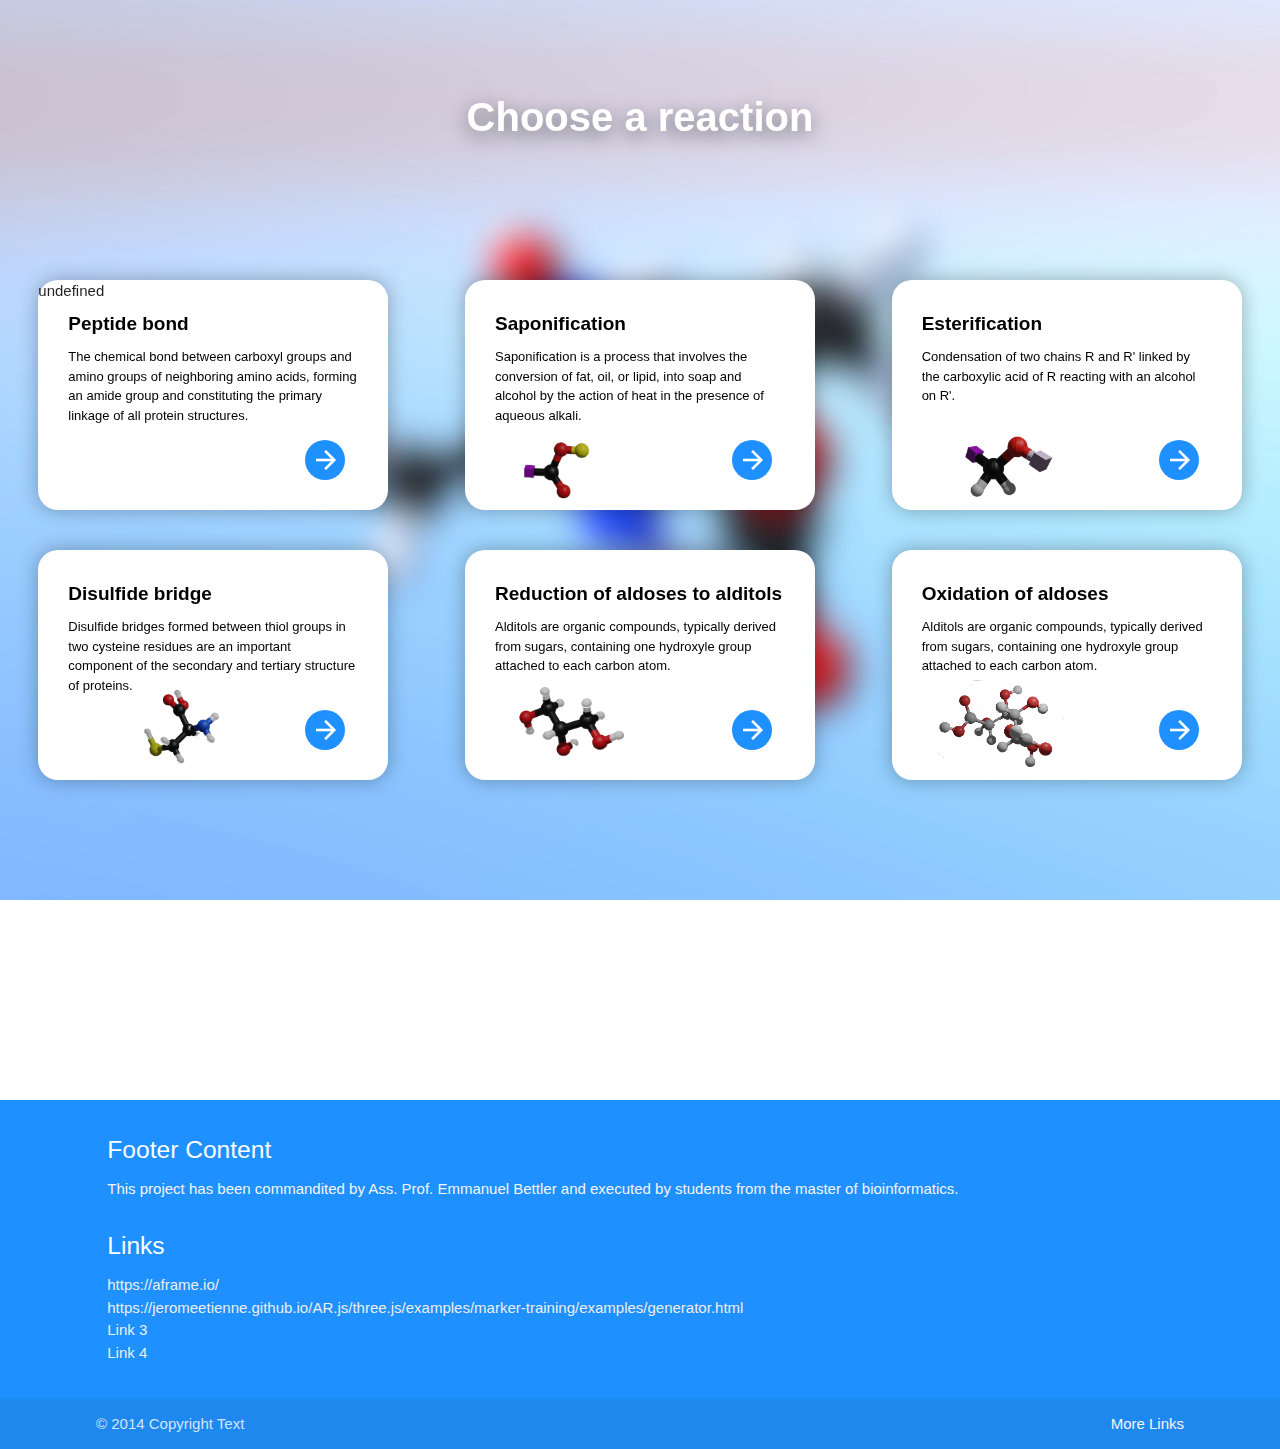
==== commit 5cc760cf: "corrections" ====
--- a/templates/index.html
+++ b/templates/index.html
@@ -96,11 +96,11 @@
         Comme la caméra (si vous en avez une) de votre écran de pc portable n'est probablement adaptée à l'exercice de la RA, qui requiert de voir les marqueurs du dessus,
         voici des applications qui vous permettent d'utiliser votre téléphone comme caméra :</p>
         <ul class = "collection main_text">
-            <li class = "collection-item main_text"><a href = "https://iriun.com/">Iriun</a> (Mac 10.13+, Windows et Linux 18.04 Bionic Beaver +)</li>
+            <li class = "collection-item main_text"><a href = "https://iriun.com/">Iriun</a> (Mac 10.13+, Windows et Linux 18.04 (Bionic Beaver) +)</li>
             <li class = "collection-item main_text"><a href = "https://www.elgato.com/fr/epoccam">Epocam</a> (Mac, Windows)</li>
-            <li class = "collection-item main_text"><a href = "https://www.e2esoft.com/ivcam/">ivCam</a>(Windows)</li>
+            <li class = "collection-item main_text"><a href = "https://www.e2esoft.com/ivcam/">ivCam</a> (Windows)</li>
         </ul>
-        <p class = "main_text">En l'installant vur votre ordinateur et sur votre téléphone, vous pourrez utiliser la caméra de celui-ci comme webcam via le réseau wifi.</p>
+        <p class = "main_text">En l'installant sur votre ordinateur et sur votre téléphone, vous pourrez utiliser la caméra de celui-ci comme webcam via le réseau wifi.</p>
     </div>
 
     <!--English section, should be shown when clicking the button and vice-versa with the french one-->
@@ -124,7 +124,7 @@
         <ul class = "collection main_text">
             <li class = "collection-item main_text"><a href = "https://iriun.com/">Iriun</a> (Mac 10.13+, Windows et Linux 18.04 Bionic Beaver +)</li>
             <li class = "collection-item main_text"><a href = "https://www.elgato.com/fr/epoccam">Epocam</a> (Mac, Windows)</li>
-            <li class = "collection-item main_text"><a href = "https://www.e2esoft.com/ivcam/">ivCam</a>(Windows)</li>
+            <li class = "collection-item main_text"><a href = "https://www.e2esoft.com/ivcam/">ivCam</a> (Windows)</li>
         </ul>
         <p class = "main_text">By installing it on your computer and your phone you can us e the camera of your phone as a webcam via the Wifi network.
         </p>
@@ -157,7 +157,7 @@
         <ul class = "collection main_text">
             <li class = "collection-item main_text"><a href = "https://iriun.com/">Iriun</a> (Mac 10.13+, Windows et Linux 18.04 Bionic Beaver +)</li>
             <li class = "collection-item main_text"><a href = "https://www.elgato.com/fr/epoccam">Epocam</a> (Mac, Windows)</li>
-            <li class = "collection-item main_text"><a href = "https://www.e2esoft.com/ivcam/">ivCam</a>(Windows)</li>
+            <li class = "collection-item main_text"><a href = "https://www.e2esoft.com/ivcam/">ivCam</a> (Windows)</li>
         </ul>
         <p class = "main_text">Installandolo sul tuo computer e sul tuo telefono puoi usare la fotocamera del tuo telefono come una webcam attraverso la rete Wifi.
         </p>
@@ -203,13 +203,25 @@
             Cette réaction donne lieu à la formation d'une amine substituée au lieu de la raisonnance entre la liaison double C=O et le doublet non liant de l'azote. Le produit final est ... le savon !
             Apprenez-en plus sur <a href = "https://fr.wikipedia.org/wiki/Est%C3%A9rification">Wikipedia</a>.
         </p>
+        <div class = hemititle ><h3>Formation d'un pont disulfure :</h3></div>
+        <p class  = main_text>
+            Cette réaction se lie deux groupements thiol d’acides aminés <a href = "https://pubchem.ncbi.nlm.nih.gov/compound/cysteine">cystéines</a> par oxydation. Cette réaction peut-être spontanée, préférentiellement hors du cytoplasme (légèrement réducteur). Cette réaction est très importante en biologie, elle est par exemple nécessaire à la stabilisation de structure tertiaires et quaternaires des protéines.
+        </p>
+        <img class = "reaction  docuImg" src = "../static/module/reaction4/infoImage.png" alt = "Formation d'un pont disulfure">
+        <!-- Par Berichard — Travail personnel, CC BY-SA 3.0, https://commons.wikimedia.org/w/index.php?curid=4370367 -->
+        <p class = "main_text">
+            Certains venins sont ainsi activés par rupture de ponts disulfures, et la nature frisée ou non des cheveux dépend en partie de la formation de ces liaisons.  Apprenez en plus sur <a href = "https://fr.wikipedia.org/wiki/Pont_disulfure">Wikipedia</a>.
+        </p>
         <div class = hemititle ><h3>Oxydation d'un sucre :</h3></div>
         <p class  = main_text>
             Les aldoses possèdent un groupement aldéhyde oxydable. L’oxydation forte du <a href = "https://pubchem.ncbi.nlm.nih.gov/compound/D-glucose">D-glucose</a> le transforme en <a href = "https://pubchem.ncbi.nlm.nih.gov/compound/33037">acide gluconique</a> : le suffixe -ose est remplacé par le suffixe -onique ou onate. 
-            Cette réaction d’oxydation est très spécifique et fait intervenir l’enzyme glucose-oxydase. La réaction utilise du O2 et produit de l’eau oxygénée. Ces propriétés permettent de procéder à des 
+            Cette réaction d’oxydation est très spécifique et fait intervenir l’enzyme glucose-oxydase. La réaction consomme du O2 et produit de l’eau oxygénée. Ces propriétés permettent de procéder à des 
             tests de mesure de glycémie en ajoutant un composé incolore dont la réaction avec l’eau oxygénée produira un colorant.
         </p>
         <img class = "reaction  docuImg" src = "../static/module/reaction6/infoImage.png" alt = "oxydation d'un sucre, le D-glucose">
+        <p class = "main_text">
+            Apprenrez-en plus sur les <a href = "https://fr.wikipedia.org/wiki/Glucom%C3%A8tre#SBGM_(Self_Blood_Glucose_Monitoring)">glucomètres</a>
+        </p>
     </div>
 
     <!--English section, should be shown when clicking the button and vice-versa with the french one-->
@@ -231,7 +243,7 @@
         <img class = "reaction docuImg" src = "../static/assets/AminoacidCondensation.svg" alt = "Petpid bond formation">
         <p class = main_text>
             That reaction leads to the formation of an amino substituted where the resonance between the C=O bond and the non-binding doublet is balanced between simple and double bond. The final product is ... soap !
-            Learn more about it on <a href = "https://en.wikipedia.org/wiki/Peptide_bond">Wikipedia</a> </a>.
+            Learn more about it on <a href = "https://en.wikipedia.org/wiki/Peptide_bond">Wikipedia</a>.
         </p>
         <div class = hemititle ><h3>Ester bond formation:</h3></div>
         <p class  = main_text>
@@ -242,13 +254,25 @@
             That reaction leads to the formation of an amino substituted where the resonance between the C=O bond and the non-binding doublet is balanced between simple and double bond.
             Learn more about it on <a href = "https://en.wikipedia.org/wiki/Fischer%E2%80%93Speier_esterification">Wikipedia</a> </a>.<br>
         </p>
-        <div class = hemititle ><h3>Sugar oxydation:</h3></div>
-        <p class  = main_text>
-            Aldoses have an oxydable aldehyde. Strong oxydation of <a href = "https://pubchem.ncbi.nlm.nih.gov/compound/D-glucose">D-glucose</a> change it to <a href = "https://pubchem.ncbi.nlm.nih.gov/compound/33037 " >gluconic acid</a>: the suffix -ose is replaced par the suffix -onic or onat. 
+        <div class = hemititle ><h3>Disulfur bond formation:</h3></div>
+        <p class  = main_text>
+            This reaction links two thiol groups of 2 <a href = "https://pubchem.ncbi.nlm.nih.gov/compound/cysteine">cystein</a> amino acids by oxidation. This reaction can be spontaneous, preferably out of the cytoplasm (slightly reductor). It is very important in biology, as it is necessary to the stability and formation of tertiary and quaternary structures in proteins
+        </p>
+        <img class = "reaction  docuImg" src = "../static/module/reaction4/infoImage.png" alt = "Disulfur bond formation">
+        <!-- Par Berichard — Travail personnel, CC BY-SA 3.0, https://commons.wikimedia.org/w/index.php?curid=4370367 -->
+        <p class = "main_text">
+            Some venoms are activated by the break of the disuflfur bonds, and the curly nature of hair depends on these bonds. Learn more about it on <a href = "https://en.wikipedia.org/wiki/Disulfide">Wikipedia</a>.
+        </p>
+        <div class = hemititle ><h3>Sugar oxidation:</h3></div>
+        <p class  = main_text>
+            Aldoses have an oxydable aldehyde. Strong oxidation of <a href = "https://pubchem.ncbi.nlm.nih.gov/compound/D-glucose">D-glucose</a> change it to <a href = "https://pubchem.ncbi.nlm.nih.gov/compound/33037 " >gluconic acid</a>: the suffix -ose is replaced par the suffix -onic or onat. 
             This reaction is very specific and requires the enzyme glucoseoydase. It uses another substrate, O2, and produces oxygenated water (or hydrogen peroxide). 
             These properties help mesure blood glucose level by adding a reagent that is colored by its reaction wit the oxygenated water.
         </p>
-        <img class = "reaction  docuImg" src = "../static/module/reaction6/infoImage.png" alt = "oxydation d'un sucre, le D-glucose">
+        <img class = "reaction  docuImg" src = "../static/module/reaction6/infoImage.png" alt = "oxidation of D-glucose">
+        <p class = "main_text">
+            Learn more about the <a href = "https://en.wikipedia.org/wiki/Glucose_meter">glucose meter</a>
+        </p>
     </div>
 
     <div id ="italian1" class = "italian"> <!-- italian versions of the doc-->
@@ -285,6 +309,23 @@
         <img class = "reaction docuImg" src = "../static/assets/reac_ester.png" alt = "Formation d'une liaison ester">
         <p class = main_text>
             Per saperne di più su <a href = "https://it.wikipedia.org/wiki/Esterificazione">Wikipedia</a>.
+        </p>
+        <div class = hemititle ><h3>Formazione del legame disolfuro:</h3></div>
+        <p class  = main_text>
+            Questa reazione collega due gruppi tiolici di 2 <a href = "https://pubchem.ncbi.nlm.nih.gov/compound/cysteine">cisteine</a> aminoacidi cisteini per ossidazione. Questa reazione può essere spontanea, preferibilmente fuori dal citoplasma (leggermente riduttrice). È molto importante in biologia, poiché è necessaria alla stabilità e alla formazione di strutture terziarie e quaternarie nelle proteine.
+        </p>
+        <img class = "reaction  docuImg" src = "../static/module/reaction4/infoImage.png" alt = "Disulfur bond formation">
+        <!-- Par Berichard — Travail personnel, CC BY-SA 3.0, https://commons.wikimedia.org/w/index.php?curid=4370367 -->
+        <p class = "main_text">
+            Alcuni veleni sono attivati dalla rottura dei legami disuflfur, e la natura arricciata dei capelli dipende da questi legami. Per saperne di più su <a href = "https://it.wikipedia.org/wiki/Disolfuro">Wikipedia</a>.
+        </p>
+        <div class = hemititle ><h3>Ossidazione di uno zucchero :</h3></div>
+        <p class  = main_text>
+            Gli aldosi hanno un gruppo aldeidico ossidabile. La forte ossidazione del <a href = "https://pubchem.ncbi.nlm.nih.gov/compound/D-glucose">D-glucosio</a> lo trasforma in <a href = "https://pubchem.ncbi.nlm.nih.gov/compound/33037">acido gluconico</a> il suffisso -ose è sostituito dal suffisso -onic o onate. Questa reazione di ossidazione è molto specifica e coinvolge l'enzima glucosio ossidasi. La reazione utilizza O2 e produce perossido di idrogeno. Queste proprietà permettono di effettuare test di glucosio nel sangue aggiungendo un composto incolore la cui reazione con il perossido di idrogeno produrrà un colorante.
+        </p>
+        <img class = "reaction  docuImg" src = "../static/module/reaction6/infoImage.png" alt = "oxydation d'un sucre, le D-glucose">
+        <p class = "main_text">
+            Per saperne di più <a href = "https://it.wikipedia.org/wiki/Glucometro">glucometro</a>.
         </p>
     </div>
 </div>
@@ -293,13 +334,13 @@
         <div class="row">
             <div class="col l6 s12">
                 <h5 class="white-text">Footer Content</h5>
-                <p class="grey-text text-lighten-4">You can use rows and columns here to organize your footer content.</p>
+                <p class="grey-text text-lighten-4">This project has been commandited by Ass. Prof. Emmanuel Bettler and executed by students from the master of bioinformatics.</p>
             </div>
             <div class="col l4 offset-l2 s12">
                 <h5 class="white-text">Links</h5>
                 <ul>
-                    <li><a class="grey-text text-lighten-3" href="#!">Link 1</a></li>
-                    <li><a class="grey-text text-lighten-3" href="#!">Link 2</a></li>
+                    <li><a class="grey-text text-lighten-3" href="#!">https://aframe.io/</a></li>
+                    <li><a class="grey-text text-lighten-3" href="#!">https://jeromeetienne.github.io/AR.js/three.js/examples/marker-training/examples/generator.html</a></li>
                     <li><a class="grey-text text-lighten-3" href="#!">Link 3</a></li>
                     <li><a class="grey-text text-lighten-3" href="#!">Link 4</a></li>
                 </ul>
@@ -318,12 +359,10 @@
 
 <div id="bugWorkaround"></div>
 
-<script type="text/javascript" src="/static/materialize.min.js"></script>
+<script type="text/javascript" src="/static/materialize.min.js"></script>   
 <script src="https://aframe.io/releases/1.0.0/aframe.min.js"></script>
 <!-- a locale source in which a 'letterA' preset(a new marker) had been added -->
 <script src="/static/aframe-ar.js"></script>
-<!--script src="https://raw.githack.com/AR-js-org/AR.js/master/aframe/build/aframe-ar.js"></script-->
-<!--script src="https://raw.githack.com/AR-js-org/AR.js/master/three.js/build/ar.js"></script-->
 <script src="/static/hbondprotontransferclient.js"></script>
 <script type="module" src="/static/main.js"></script>
 <!--<script type="module" src="/static/module/h3o.js"></script>-->
